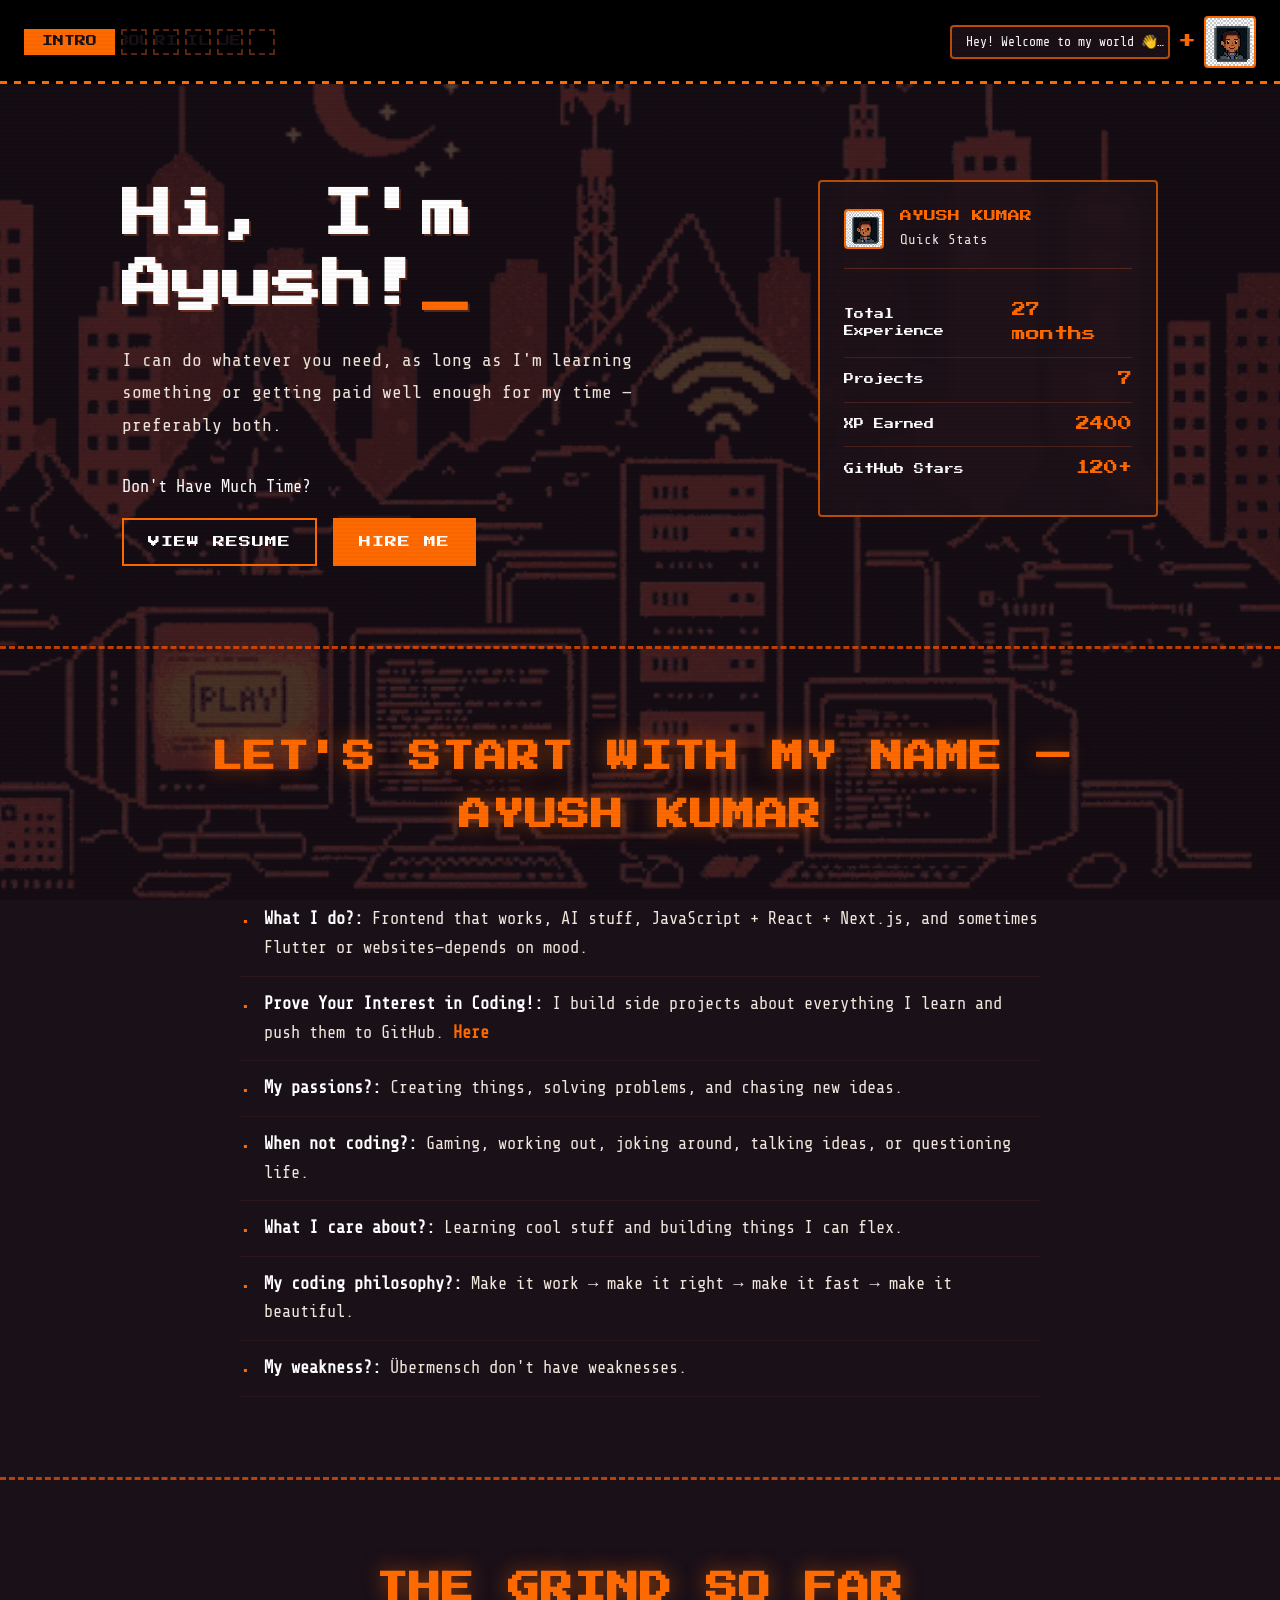
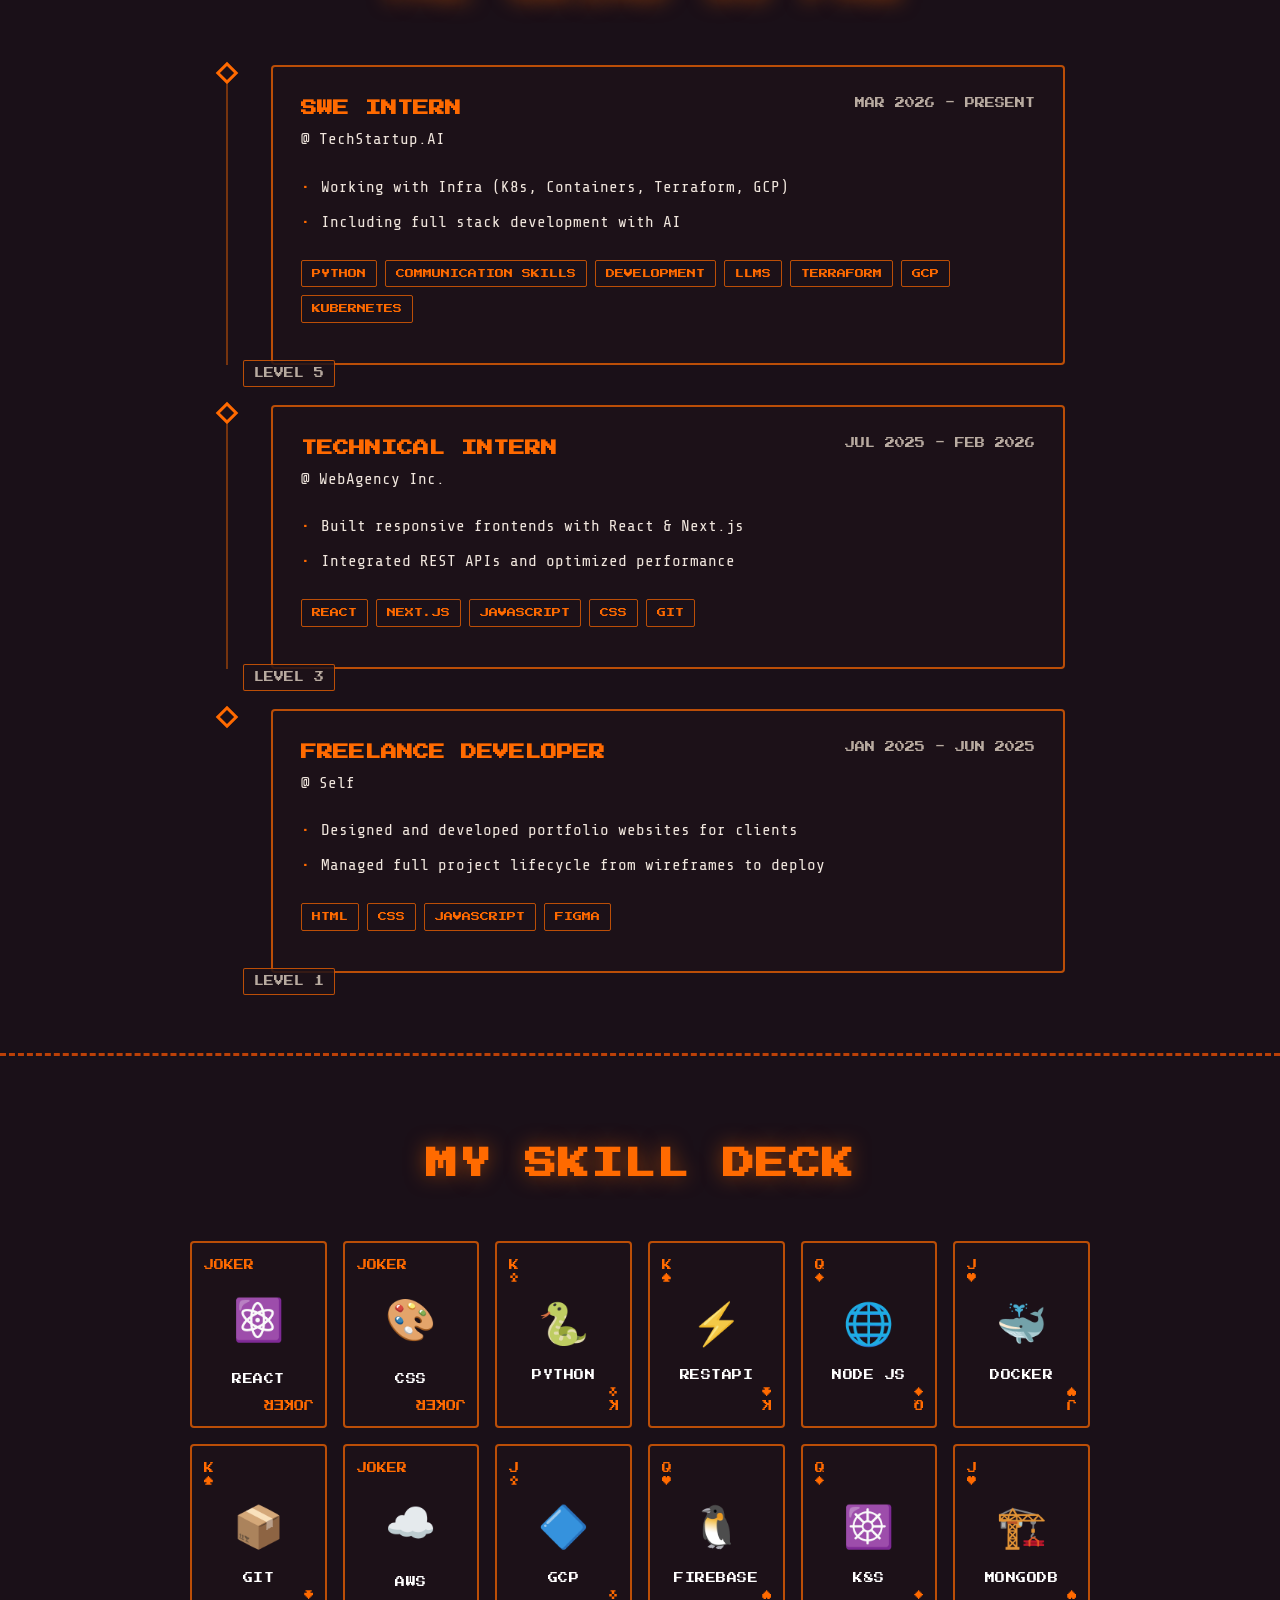
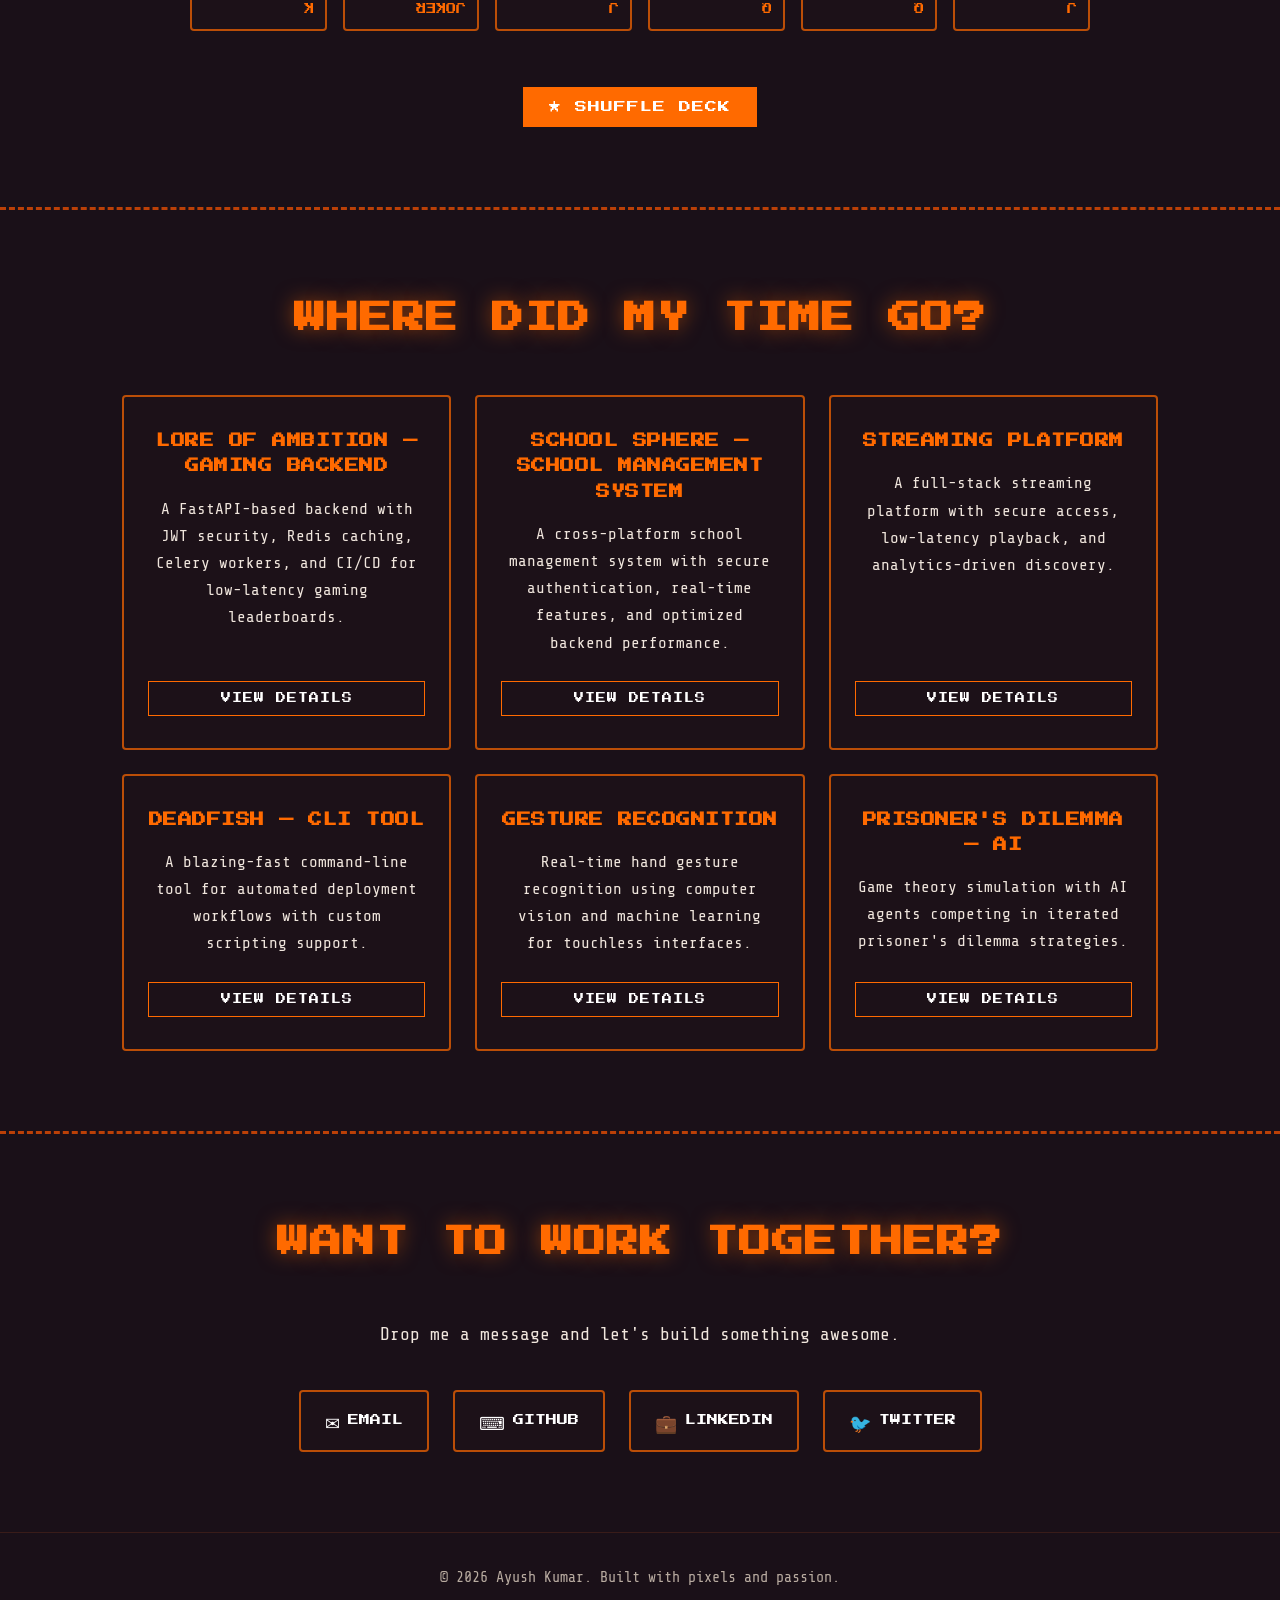
==== index.html @ 9a3ad4f2 "portforlio added" ====
<!DOCTYPE html>
<html lang="en">
<head>
    <meta charset="UTF-8">
    <meta name="viewport" content="width=device-width, initial-scale=1.0">
    <title>Ayush Kumar | Software Developer Portfolio</title>
    <meta name="description" content="Portfolio of Ayush Kumar — Frontend Developer crafting pixel-perfect digital experiences with clean code and great design.">
    <!-- Google Fonts - Pixel / Monospace -->
    <link rel="preconnect" href="https://fonts.googleapis.com">
    <link rel="preconnect" href="https://fonts.gstatic.com" crossorigin>
    <link href="https://fonts.googleapis.com/css2?family=Press+Start+2P&family=Share+Tech+Mono&display=swap" rel="stylesheet">
    <!-- Main Styles -->
    <link rel="stylesheet" href="style.css">
</head>
<body>

    <!-- ===== CITY SKYLINE BACKGROUND ===== -->
    <div class="city-skyline" aria-hidden="true"></div>

    <!-- ===== PIXEL AVATAR (Top-Right, Animated) ===== -->
    <div class="avatar-container" id="avatar-container">
        <div class="avatar-speech" id="avatar-speech">
            <span class="speech-text" id="speech-text">Welcome! Scroll down 👇</span>
        </div>
        <span class="avatar-plus">+</span>
        <img src="assets/avatar_0.png" alt="Avatar" class="avatar-sprite" id="avatar-sprite">
    </div>

    <!-- ===== NAVIGATION (Tab Style) ===== -->
    <nav class="navbar" id="navbar">
        <div class="nav-tabs">
            <a href="#intro" class="nav-tab active" data-section="intro"><span class="nav-text">INTRO</span></a>
            <a href="#about" class="nav-tab" data-section="about"><span class="nav-text">ABOUT</span></a>
            <a href="#experience" class="nav-tab" data-section="experience"><span class="nav-text">EXPERIENCE</span></a>
            <a href="#skills" class="nav-tab" data-section="skills"><span class="nav-text">SKILLS</span></a>
            <a href="#projects" class="nav-tab" data-section="projects"><span class="nav-text">PROJECTS</span></a>
            <a href="#contact" class="nav-tab" data-section="contact"><span class="nav-text">CONTACT</span></a>
        </div>
    </nav>

    <!-- ===== INTRO SECTION ===== -->
    <section id="intro" class="section section-intro">
        <div class="container intro-layout">
            <div class="intro-text">
                <h1 class="glitch-title">Hi, I'm Ayush!</h1>
                <p class="intro-desc">
                    I can do whatever you need, as long as I'm learning something
                    or getting paid well enough for my time — preferably both.
                </p>
                <p class="intro-cta-label">Don't Have Much Time?</p>
                <div class="intro-buttons">
                    <a href="#" class="btn btn-outline" id="resume-btn">VIEW RESUME</a>
                    <a href="#contact" class="btn btn-accent">HIRE ME</a>
                </div>
            </div>
            <div class="stats-card">
                <div class="stats-header">
                    <img src="assets/avatar_0.png" class="stats-avatar" alt="Stats Avatar">
                    <div>
                        <span class="stats-name">AYUSH KUMAR</span>
                        <span class="stats-subtitle">Quick Stats</span>
                    </div>
                </div>
                <div class="stats-grid">
                    <div class="stat-row">
                        <span class="stat-label">Total Experience</span>
                        <span class="stat-value">27 <small>months</small></span>
                    </div>
                    <div class="stat-row">
                        <span class="stat-label">Projects</span>
                        <span class="stat-value">7</span>
                    </div>
                    <div class="stat-row">
                        <span class="stat-label">XP Earned</span>
                        <span class="stat-value">2400</span>
                    </div>
                    <div class="stat-row">
                        <span class="stat-label">GitHub Stars</span>
                        <span class="stat-value">120+</span>
                    </div>
                </div>
            </div>
        </div>
    </section>

    <!-- ===== SECTION SEPARATOR ===== -->
    <div class="section-separator"></div>

    <!-- ===== ABOUT SECTION ===== -->
    <section id="about" class="section section-about">
        <div class="container">
            <h2 class="section-title">LET'S START WITH MY NAME — AYUSH KUMAR</h2>
            <ul class="about-list">
                <li>
                    <strong>What I do?:</strong> Frontend that works, AI stuff, JavaScript + React + Next.js, and sometimes Flutter or websites—depends on mood.
                </li>
                <li>
                    <strong>Prove Your Interest in Coding!:</strong> I build side projects about everything I learn and push them to GitHub. <a href="https://github.com" target="_blank" class="inline-link">Here</a>
                </li>
                <li>
                    <strong>My passions?:</strong> Creating things, solving problems, and chasing new ideas.
                </li>
                <li>
                    <strong>When not coding?:</strong> Gaming, working out, joking around, talking ideas, or questioning life.
                </li>
                <li>
                    <strong>What I care about?:</strong> Learning cool stuff and building things I can flex.
                </li>
                <li>
                    <strong>My coding philosophy?:</strong> Make it work → make it right → make it fast → make it beautiful.
                </li>
                <li>
                    <strong>My weakness?:</strong> Übermensch don't have weaknesses.
                </li>
            </ul>
        </div>
    </section>

    <!-- ===== SECTION SEPARATOR ===== -->
    <div class="section-separator"></div>

    <!-- ===== EXPERIENCE SECTION ===== -->
    <section id="experience" class="section section-experience">
        <div class="container">
            <h2 class="section-title">THE GRIND SO FAR</h2>
            <div class="experience-timeline">
                <!-- Experience 1 -->
                <div class="timeline-node">
                    <div class="timeline-connector">
                        <div class="connector-dot"></div>
                        <div class="connector-line"></div>
                    </div>
                    <div class="exp-card">
                        <div class="exp-header">
                            <div>
                                <h3 class="exp-role">SWE INTERN</h3>
                                <p class="exp-company">@ TechStartup.AI</p>
                            </div>
                            <span class="exp-date">MAR 2026 - PRESENT</span>
                        </div>
                        <ul class="exp-tasks">
                            <li>Working with Infra (K8s, Containers, Terraform, GCP)</li>
                            <li>Including full stack development with AI</li>
                        </ul>
                        <div class="exp-tags">
                            <span class="exp-tag">PYTHON</span>
                            <span class="exp-tag">COMMUNICATION SKILLS</span>
                            <span class="exp-tag">DEVELOPMENT</span>
                            <span class="exp-tag">LLMS</span>
                            <span class="exp-tag">TERRAFORM</span>
                            <span class="exp-tag">GCP</span>
                            <span class="exp-tag">KUBERNETES</span>
                        </div>
                        <span class="exp-level">LEVEL 5</span>
                    </div>
                </div>

                <!-- Experience 2 -->
                <div class="timeline-node">
                    <div class="timeline-connector">
                        <div class="connector-dot"></div>
                        <div class="connector-line"></div>
                    </div>
                    <div class="exp-card">
                        <div class="exp-header">
                            <div>
                                <h3 class="exp-role">TECHNICAL INTERN</h3>
                                <p class="exp-company">@ WebAgency Inc.</p>
                            </div>
                            <span class="exp-date">JUL 2025 - FEB 2026</span>
                        </div>
                        <ul class="exp-tasks">
                            <li>Built responsive frontends with React & Next.js</li>
                            <li>Integrated REST APIs and optimized performance</li>
                        </ul>
                        <div class="exp-tags">
                            <span class="exp-tag">REACT</span>
                            <span class="exp-tag">NEXT.JS</span>
                            <span class="exp-tag">JAVASCRIPT</span>
                            <span class="exp-tag">CSS</span>
                            <span class="exp-tag">GIT</span>
                        </div>
                        <span class="exp-level">LEVEL 3</span>
                    </div>
                </div>

                <!-- Experience 3 -->
                <div class="timeline-node">
                    <div class="timeline-connector">
                        <div class="connector-dot"></div>
                    </div>
                    <div class="exp-card">
                        <div class="exp-header">
                            <div>
                                <h3 class="exp-role">FREELANCE DEVELOPER</h3>
                                <p class="exp-company">@ Self</p>
                            </div>
                            <span class="exp-date">JAN 2025 - JUN 2025</span>
                        </div>
                        <ul class="exp-tasks">
                            <li>Designed and developed portfolio websites for clients</li>
                            <li>Managed full project lifecycle from wireframes to deploy</li>
                        </ul>
                        <div class="exp-tags">
                            <span class="exp-tag">HTML</span>
                            <span class="exp-tag">CSS</span>
                            <span class="exp-tag">JAVASCRIPT</span>
                            <span class="exp-tag">FIGMA</span>
                        </div>
                        <span class="exp-level">LEVEL 1</span>
                    </div>
                </div>
            </div>
        </div>
    </section>

    <!-- ===== SECTION SEPARATOR ===== -->
    <div class="section-separator"></div>

    <!-- ===== SKILLS SECTION (Card Deck) ===== -->
    <section id="skills" class="section section-skills">
        <div class="container">
            <h2 class="section-title">MY SKILL DECK</h2>
            <div class="skill-deck">
                <!-- Row 1 -->
                <div class="skill-card" data-rank="JOKER">
                    <span class="card-rank top-rank">JOKER</span>
                    <div class="card-face">⚛️</div>
                    <span class="card-name">REACT</span>
                    <span class="card-rank bottom-rank">JOKER</span>
                </div>
                <div class="skill-card" data-rank="JOKER">
                    <span class="card-rank top-rank">JOKER</span>
                    <div class="card-face">🎨</div>
                    <span class="card-name">CSS</span>
                    <span class="card-rank bottom-rank">JOKER</span>
                </div>
                <div class="skill-card" data-rank="K">
                    <span class="card-rank top-rank">K<br>♣</span>
                    <div class="card-face">🐍</div>
                    <span class="card-name">PYTHON</span>
                    <span class="card-rank bottom-rank">K<br>♣</span>
                </div>
                <div class="skill-card" data-rank="K">
                    <span class="card-rank top-rank">K<br>♠</span>
                    <div class="card-face">⚡</div>
                    <span class="card-name">RESTAPI</span>
                    <span class="card-rank bottom-rank">K<br>♠</span>
                </div>
                <div class="skill-card" data-rank="Q">
                    <span class="card-rank top-rank">Q<br>♦</span>
                    <div class="card-face">🌐</div>
                    <span class="card-name">NODE JS</span>
                    <span class="card-rank bottom-rank">Q<br>♦</span>
                </div>
                <div class="skill-card" data-rank="J">
                    <span class="card-rank top-rank">J<br>♥</span>
                    <div class="card-face">🐳</div>
                    <span class="card-name">DOCKER</span>
                    <span class="card-rank bottom-rank">J<br>♥</span>
                </div>
                <!-- Row 2 -->
                <div class="skill-card" data-rank="K">
                    <span class="card-rank top-rank">K<br>♠</span>
                    <div class="card-face">📦</div>
                    <span class="card-name">GIT</span>
                    <span class="card-rank bottom-rank">K<br>♠</span>
                </div>
                <div class="skill-card" data-rank="JOKER">
                    <span class="card-rank top-rank">JOKER</span>
                    <div class="card-face">☁️</div>
                    <span class="card-name">AWS</span>
                    <span class="card-rank bottom-rank">JOKER</span>
                </div>
                <div class="skill-card" data-rank="J">
                    <span class="card-rank top-rank">J<br>♣</span>
                    <div class="card-face">🔷</div>
                    <span class="card-name">GCP</span>
                    <span class="card-rank bottom-rank">J<br>♣</span>
                </div>
                <div class="skill-card" data-rank="Q">
                    <span class="card-rank top-rank">Q<br>♥</span>
                    <div class="card-face">🐧</div>
                    <span class="card-name">FIREBASE</span>
                    <span class="card-rank bottom-rank">Q<br>♥</span>
                </div>
                <div class="skill-card" data-rank="Q">
                    <span class="card-rank top-rank">Q<br>♦</span>
                    <div class="card-face">☸️</div>
                    <span class="card-name">K8S</span>
                    <span class="card-rank bottom-rank">Q<br>♦</span>
                </div>
                <div class="skill-card" data-rank="J">
                    <span class="card-rank top-rank">J<br>♥</span>
                    <div class="card-face">🏗️</div>
                    <span class="card-name">MONGODB</span>
                    <span class="card-rank bottom-rank">J<br>♥</span>
                </div>
            </div>
            
            <div style="text-align: center; margin-top: 3.5rem;">
                <button class="btn btn-accent shuffle-btn" id="shuffle-btn">★ SHUFFLE DECK</button>
            </div>
        </div>
    </section>

    <!-- ===== SECTION SEPARATOR ===== -->
    <div class="section-separator"></div>

    <!-- ===== PROJECTS SECTION ===== -->
    <section id="projects" class="section section-projects">
        <div class="container">
            <h2 class="section-title">WHERE DID MY TIME GO?</h2>
            <div class="projects-grid">
                <!-- Project 1 -->
                <article class="project-card" id="project-1">
                    <h3 class="project-name">LORE OF AMBITION — GAMING BACKEND</h3>
                    <p class="project-desc">A FastAPI-based backend with JWT security, Redis caching, Celery workers, and CI/CD for low-latency gaming leaderboards.</p>
                    <a href="#" class="btn btn-sm">VIEW DETAILS</a>
                </article>
                <!-- Project 2 -->
                <article class="project-card" id="project-2">
                    <h3 class="project-name">SCHOOL SPHERE — SCHOOL MANAGEMENT SYSTEM</h3>
                    <p class="project-desc">A cross-platform school management system with secure authentication, real-time features, and optimized backend performance.</p>
                    <a href="#" class="btn btn-sm">VIEW DETAILS</a>
                </article>
                <!-- Project 3 -->
                <article class="project-card" id="project-3">
                    <h3 class="project-name">STREAMING PLATFORM</h3>
                    <p class="project-desc">A full-stack streaming platform with secure access, low-latency playback, and analytics-driven discovery.</p>
                    <a href="#" class="btn btn-sm">VIEW DETAILS</a>
                </article>
                <!-- Project 4 -->
                <article class="project-card" id="project-4">
                    <h3 class="project-name">DEADFISH — CLI TOOL</h3>
                    <p class="project-desc">A blazing-fast command-line tool for automated deployment workflows with custom scripting support.</p>
                    <a href="#" class="btn btn-sm">VIEW DETAILS</a>
                </article>
                <!-- Project 5 -->
                <article class="project-card" id="project-5">
                    <h3 class="project-name">GESTURE RECOGNITION</h3>
                    <p class="project-desc">Real-time hand gesture recognition using computer vision and machine learning for touchless interfaces.</p>
                    <a href="#" class="btn btn-sm">VIEW DETAILS</a>
                </article>
                <!-- Project 6 -->
                <article class="project-card" id="project-6">
                    <h3 class="project-name">PRISONER'S DILEMMA — AI</h3>
                    <p class="project-desc">Game theory simulation with AI agents competing in iterated prisoner's dilemma strategies.</p>
                    <a href="#" class="btn btn-sm">VIEW DETAILS</a>
                </article>
            </div>
        </div>
    </section>

    <!-- ===== SECTION SEPARATOR ===== -->
    <div class="section-separator"></div>

    <!-- ===== CONTACT / FOOTER SECTION ===== -->
    <section id="contact" class="section section-contact">
        <div class="container">
            <h2 class="section-title">WANT TO WORK TOGETHER?</h2>
            <p class="contact-text">Drop me a message and let's build something awesome.</p>
            <div class="contact-links">
                <a href="mailto:ayush@example.com"  class="contact-link" id="contact-email">
                    <span class="contact-icon">✉</span> EMAIL
                </a>
                <a href="https://github.com/ayushkumar107" target="_blank" class="contact-link" id="contact-github">
                    <span class="contact-icon">⌨</span> GITHUB
                </a>
                <a href="https://www.linkedin.com/in/ayush-kumar-9a161628b/" target="_blank" class="contact-link" id="contact-linkedin">
                    <span class="contact-icon">💼</span> LINKEDIN
                </a>
                <a href="https://twitter.com" target="_blank" class="contact-link" id="contact-twitter">
                    <span class="contact-icon">🐦</span> TWITTER
                </a>
            </div>
        </div>
    </section>

    <footer>
        <div class="container">
            <p>&copy; 2026 Ayush Kumar. Built with pixels and passion.</p>
        </div>
    </footer>

    <!-- Main JS -->
    <script src="script.js"></script>
</body>
</html>
---- style.css ----
/* ============================================
   RETRO PIXEL PORTFOLIO — STYLE.CSS
   Inspired by anubhavchoubey.com
   ============================================ */

/* === FONTS === */
@import url('https://fonts.googleapis.com/css2?family=Press+Start+2P&family=Share+Tech+Mono&display=swap');

/* === CSS VARIABLES === */
:root {
    --bg-dark: #1a1018;
    --bg-darker: #120b10;
    --bg-card: rgba(30, 18, 25, 0.85);
    --accent: #ff6a00;
    --accent-glow: rgba(255, 106, 0, 0.5);
    --accent-light: #ff914d;
    --text-primary: #ffffff;
    --text-secondary: #f0e6dd;
    --text-muted: #b8aba0;
    --border-color: #ff6a00;
    --border-dashed: #ff5500;
    --card-border: rgba(255, 106, 0, 0.7);
    --font-pixel: 'Press Start 2P', monospace;
    --font-mono: 'Share Tech Mono', monospace;
    --radius: 4px;
    --transition: all 0.3s ease;
}

/* === RESET === */
*, *::before, *::after {
    margin: 0;
    padding: 0;
    box-sizing: border-box;
}

html {
    scroll-behavior: smooth;
    scroll-padding-top: 120px;
}

body {
    font-family: var(--font-mono);
    background-color: var(--bg-dark);
    padding-top: 100px;
    background-image: linear-gradient(rgba(26, 16, 24, 0.8), rgba(26, 16, 24, 0.8)), url('assets/BG-B06Mad80.gif');
    background-size: cover;
    background-position: center;
    background-attachment: fixed;
    color: var(--text-primary);
    line-height: 1.7;
    overflow-x: hidden;
    position: relative;
    min-height: 100vh;
}

/* === CITY SKYLINE BACKGROUND === */


/* === PIXEL AVATAR (Top-Right Corner) === */
.avatar-container {
    position: fixed;
    top: 16px;
    right: 24px;
    z-index: 200;
    display: flex;
    align-items: center;
    gap: 8px;
}

.avatar-speech {
    font-family: var(--font-mono);
    color: var(--text-primary);
    font-size: 13px;
    background: var(--bg-card);
    border: 2px solid var(--card-border);
    border-radius: var(--radius);
    padding: 6px 14px;
    cursor: default;
    transition: var(--transition);
    position: relative;
    max-width: 220px;
    line-height: 1.4;
    white-space: nowrap;
    overflow: hidden;
    text-overflow: ellipsis;
}

/* Speech bubble arrow pointing right toward avatar */
.avatar-speech::after {
    content: '';
    position: absolute;
    right: -8px;
    top: 50%;
    transform: translateY(-50%);
    width: 0;
    height: 0;
    border-top: 6px solid transparent;
    border-bottom: 6px solid transparent;
    border-left: 8px solid var(--card-border);
}

.avatar-speech:hover {
    border-color: var(--accent-light);
    color: var(--accent-light);
}

.speech-text {
    display: inline-block;
}

/* Pop-in animation when speech text changes */
.speech-pop {
    animation: speech-pop-in 0.4s ease;
}

@keyframes speech-pop-in {
    0% { transform: scale(0.8); opacity: 0.3; }
    50% { transform: scale(1.05); }
    100% { transform: scale(1); opacity: 1; }
}

.avatar-plus {
    color: var(--accent);
    font-family: var(--font-pixel);
    font-size: 18px;
    cursor: pointer;
    transition: var(--transition);
}

.avatar-plus:hover {
    transform: rotate(90deg);
    color: var(--accent-light);
}

.avatar-sprite {
    width: 52px;
    height: 52px;
    border-radius: var(--radius);
    border: 2px solid var(--accent);
    overflow: hidden;
    image-rendering: pixelated;
    object-fit: cover;
    cursor: pointer;
    transition: border-color 0.3s ease, transform 0.3s ease;
    display: block;
}

.avatar-sprite:hover {
    border-color: var(--accent-light);
    box-shadow: 0 0 12px var(--accent-glow);
}

/* === NAVIGATION (Tab Style) === */
.navbar {
    position: fixed;
    top: 0;
    left: 0;
    width: 100%;
    height: 84px;
    z-index: 150;
    display: flex;
    align-items: center;
    padding: 0 24px;
    background-color: #000000;
}

/* Infinitely running dotted orange border at the bottom */
.navbar::after {
    content: '';
    position: absolute;
    bottom: 0;
    left: 0;
    width: 100%;
    height: 3px;
    background-image: linear-gradient(to right, var(--accent) 50%, transparent 50%);
    background-size: 14px 3px;
    background-repeat: repeat-x;
    animation: border-run 0.5s linear infinite;
}

@keyframes border-run {
    from { background-position-x: 0; }
    to { background-position-x: 14px; }
}

.nav-tabs {
    display: flex;
    gap: 6px;
    align-items: center;
}

.nav-tab {
    text-decoration: none;
    display: flex;
    align-items: center;
    justify-content: center;
    
    /* Inactive State: Small square */
    height: 26px;
    min-width: 26px;
    max-width: 26px;
    padding: 0;
    
    background: transparent;
    border: 2px dashed rgba(232, 93, 38, 0.4);
    transition: all 0.35s cubic-bezier(0.4, 0, 0.2, 1);
    overflow: hidden;
}

.nav-text {
    font-family: var(--font-pixel);
    font-size: 11px;
    color: var(--bg-dark);
    white-space: nowrap;
    opacity: 0;
    transition: opacity 0.2s ease;
}

.nav-tab:hover,
.nav-tab.active {
    max-width: 150px; /* Generous width to allow text and padding expansion */
    padding: 0 16px;
    background: var(--accent);
    border: 2px solid var(--accent);
}

.nav-tab:hover .nav-text,
.nav-tab.active .nav-text {
    opacity: 1;
    transition-delay: 0.1s; /* Fades in after expanding slightly */
}

/* === SECTION SEPARATOR (Dashed Border) === */
.section-separator {
    width: 100%;
    border: none;
    border-top: 3px dashed var(--border-dashed);
    position: relative;
    z-index: 1;
    opacity: 0.7;
}

/* === GENERAL LAYOUT === */
.container {
    max-width: 1100px;
    margin: 0 auto;
    padding: 0 2rem;
    position: relative;
    z-index: 1;
}

.section {
    padding: 5rem 0;
    position: relative;
    z-index: 1;
}

/* === SECTION TITLES === */
.section-title {
    font-family: var(--font-pixel);
    font-size: clamp(18px, 3vw, 32px);
    color: var(--accent);
    text-align: center;
    margin-bottom: 3rem;
    letter-spacing: 1px;
    line-height: 1.8;
    text-shadow: 0 0 20px var(--accent-glow);
}

/* =====================
   INTRO SECTION
   ===================== */
.intro-layout {
    display: flex;
    justify-content: space-between;
    align-items: flex-start;
    gap: 3rem;
    flex-wrap: wrap;
}

.intro-text {
    flex: 1;
    min-width: 300px;
}

.glitch-title {
    font-family: var(--font-pixel);
    font-size: clamp(27px, 5vw, 50px);
    color: var(--text-primary);
    margin-bottom: 1.5rem;
    line-height: 1.4;
    text-shadow: 2px 2px 0 rgba(232, 93, 38, 0.3);
}

.intro-desc {
    font-family: var(--font-mono);
    font-size: 18px;
    color: var(--text-secondary);
    margin-bottom: 2rem;
    max-width: 560px;
    line-height: 1.8;
}

.intro-cta-label {
    font-family: var(--font-mono);
    font-size: 17px;
    color: var(--text-primary);
    margin-bottom: 1rem;
}

.intro-buttons {
    display: flex;
    gap: 1rem;
    flex-wrap: wrap;
}

/* === BUTTONS === */
.btn {
    font-family: var(--font-pixel);
    font-size: 12px;
    padding: 12px 24px;
    text-decoration: none;
    display: inline-flex;
    align-items: center;
    justify-content: center;
    cursor: pointer;
    transition: var(--transition);
    letter-spacing: 1px;
    border: 2px solid var(--accent);
    position: relative;
    overflow: hidden;
}

.btn::before {
    content: '';
    position: absolute;
    top: 0;
    left: -100%;
    width: 100%;
    height: 100%;
    background: linear-gradient(90deg, transparent, rgba(232, 93, 38, 0.15), transparent);
    transition: left 0.5s ease;
}

.btn:hover::before {
    left: 100%;
}

.btn-outline {
    background: transparent;
    color: var(--text-primary);
}

.btn-outline:hover {
    background: rgba(232, 93, 38, 0.15);
    color: var(--accent-light);
    box-shadow: 0 0 15px var(--accent-glow);
}

.btn-accent {
    background: var(--accent);
    color: #fff;
    border-color: var(--accent);
}

.btn-accent:hover {
    background: var(--accent-light);
    border-color: var(--accent-light);
    box-shadow: 0 0 15px var(--accent-glow);
    transform: translateY(-2px);
}

.btn-sm {
    font-family: var(--font-pixel);
    font-size: 10px;
    padding: 8px 16px;
    background: transparent;
    color: var(--text-primary);
    border: 1px solid var(--accent);
    text-decoration: none;
    cursor: pointer;
    transition: var(--transition);
    letter-spacing: 1px;
}

.btn-sm:hover {
    background: var(--accent);
    color: #fff;
    box-shadow: 0 0 10px var(--accent-glow);
}

/* === STATS CARD === */
.stats-card {
    background: var(--bg-card);
    border: 2px solid var(--card-border);
    border-radius: var(--radius);
    padding: 1.5rem;
    min-width: 280px;
    max-width: 340px;
    backdrop-filter: blur(10px);
}

.stats-header {
    display: flex;
    align-items: center;
    gap: 1rem;
    margin-bottom: 1.25rem;
    padding-bottom: 1rem;
    border-bottom: 1px solid rgba(232, 93, 38, 0.3);
}

.stats-avatar {
    width: 40px;
    height: 40px;
    border-radius: var(--radius);
    border: 2px solid var(--accent);
    object-fit: cover;
    image-rendering: pixelated;
}

.stats-name {
    display: block;
    font-family: var(--font-pixel);
    font-size: 12px;
    color: var(--accent);
    margin-bottom: 2px;
}

.stats-subtitle {
    display: block;
    font-family: var(--font-mono);
    font-size: 14px;
    color: var(--text-secondary);
}

.stats-grid {
    display: flex;
    flex-direction: column;
    gap: 0;
}

.stat-row {
    display: flex;
    justify-content: space-between;
    align-items: center;
    padding: 10px 0;
    border-bottom: 1px solid rgba(232, 93, 38, 0.2);
    gap: 1rem;
}

.stat-row:last-child {
    border-bottom: none;
}

.stat-label {
    font-family: var(--font-pixel);
    font-size: 10px;
    color: var(--text-primary);
}

.stat-value {
    font-family: var(--font-pixel);
    font-size: 14px;
    color: var(--accent);
}

.stat-value small {
    font-size: 10px;
    color: var(--accent);
}

/* =====================
   ABOUT SECTION
   ===================== */
.about-list {
    list-style: none;
    max-width: 800px;
    margin: 0 auto;
}

.about-list li {
    font-family: var(--font-mono);
    font-size: 17px;
    color: var(--text-secondary);
    padding: 0.8rem 0;
    padding-left: 1.5rem;
    position: relative;
    line-height: 1.7;
    border-bottom: 1px solid rgba(232, 93, 38, 0.08);
    transition: var(--transition);
}

.about-list li:hover {
    color: var(--text-primary);
    background: rgba(232, 93, 38, 0.03);
    padding-left: 2rem;
}

.about-list li::before {
    content: '•';
    position: absolute;
    left: 0;
    color: var(--accent);
    font-size: 20px;
}

.about-list li strong {
    color: var(--text-primary);
    font-weight: 700;
}

.inline-link {
    color: var(--accent);
    text-decoration: none;
    font-weight: 700;
    transition: var(--transition);
}

.inline-link:hover {
    color: var(--accent-light);
    text-shadow: 0 0 8px var(--accent-glow);
}

/* =====================
   EXPERIENCE SECTION
   ===================== */
.experience-timeline {
    display: flex;
    flex-direction: column;
    gap: 2.5rem;
    max-width: 850px;
    margin: 0 auto;
}

.timeline-node {
    display: flex;
    gap: 2rem;
    align-items: stretch;
}

.timeline-connector {
    display: flex;
    flex-direction: column;
    align-items: center;
    width: 24px;
    flex-shrink: 0;
}

.connector-dot {
    width: 16px;
    height: 16px;
    border: 3px solid var(--accent);
    background: var(--bg-dark);
    transform: rotate(45deg);
    flex-shrink: 0;
    position: relative;
    z-index: 2;
    transition: var(--transition);
}

.timeline-node:hover .connector-dot {
    background: var(--accent);
    box-shadow: 0 0 10px var(--accent-glow);
}

.connector-line {
    width: 2px;
    flex-grow: 1;
    background: var(--accent);
    opacity: 0.4;
    margin-top: -2px;
}

.exp-card {
    flex: 1;
    background: var(--bg-card);
    border: 2px solid var(--card-border);
    border-radius: var(--radius);
    padding: 1.75rem;
    backdrop-filter: blur(10px);
    transition: var(--transition);
    position: relative;
}

.exp-card:hover {
    border-color: var(--accent-light);
    box-shadow: 0 0 20px var(--accent-glow);
    transform: translateX(4px);
}

.exp-header {
    display: flex;
    justify-content: space-between;
    align-items: flex-start;
    gap: 1rem;
    margin-bottom: 1rem;
    flex-wrap: wrap;
}

.exp-role {
    font-family: var(--font-pixel);
    font-size: 16px;
    color: var(--accent);
    margin-bottom: 4px;
}

.exp-company {
    font-family: var(--font-mono);
    font-size: 16px;
    color: var(--text-secondary);
}

.exp-date {
    font-family: var(--font-pixel);
    font-size: 10px;
    color: var(--text-muted);
    white-space: nowrap;
}

.exp-tasks {
    list-style: none;
    margin-bottom: 1.25rem;
}

.exp-tasks li {
    font-family: var(--font-mono);
    font-size: 16px;
    color: var(--text-secondary);
    padding: 4px 0;
    padding-left: 1.25rem;
    position: relative;
}

.exp-tasks li::before {
    content: '•';
    position: absolute;
    left: 0;
    color: var(--accent);
}

.exp-tags {
    display: flex;
    flex-wrap: wrap;
    gap: 8px;
    margin-bottom: 0.75rem;
}

.exp-tag {
    font-family: var(--font-pixel);
    font-size: 9px;
    color: var(--accent);
    border: 1px solid var(--card-border);
    padding: 5px 10px;
    border-radius: 2px;
    transition: var(--transition);
}

.exp-tag:hover {
    background: var(--accent);
    color: #fff;
    border-color: var(--accent);
}

.exp-level {
    font-family: var(--font-pixel);
    font-size: 10px;
    color: var(--text-muted);
    position: absolute;
    bottom: -24px;
    left: -30px;
    background: var(--bg-card);
    border: 1px solid var(--card-border);
    padding: 4px 10px;
    border-radius: 2px;
}

/* =====================
   SKILLS SECTION (Card Deck)
   ===================== */
.skill-deck {
    display: grid;
    grid-template-columns: repeat(6, 1fr);
    gap: 1rem;
    max-width: 900px;
    margin: 0 auto;
}

.skill-card {
    background: var(--bg-card);
    border: 2px solid var(--card-border);
    border-radius: var(--radius);
    padding: 1rem 0.75rem;
    display: flex;
    flex-direction: column;
    align-items: center;
    justify-content: space-between;
    min-height: 160px;
    position: relative;
    cursor: pointer;
    transition: var(--transition);
    backdrop-filter: blur(8px);
    overflow: hidden;
}

.skill-card::before {
    content: '';
    position: absolute;
    top: 0;
    left: 0;
    width: 100%;
    height: 100%;
    background: radial-gradient(circle at center, rgba(232, 93, 38, 0.06) 0%, transparent 70%);
    opacity: 0;
    transition: opacity 0.3s ease;
}

.skill-card:hover::before {
    opacity: 1;
}

.skill-card:hover {
    border-color: var(--accent-light);
    transform: translateY(-6px) scale(1.03);
    box-shadow: 0 8px 25px var(--accent-glow), 0 0 0 1px var(--accent);
}

.card-rank {
    font-family: var(--font-pixel);
    font-size: 10px;
    color: var(--accent);
    line-height: 1.3;
    text-align: center;
}

.top-rank {
    align-self: flex-start;
}

.bottom-rank {
    align-self: flex-end;
    transform: rotate(180deg);
}

.card-face {
    font-size: 41px;
    margin: 6px 0;
    filter: grayscale(0.2);
    transition: var(--transition);
}

.skill-card:hover .card-face {
    filter: grayscale(0);
    transform: scale(1.15);
}

.card-name {
    font-family: var(--font-pixel);
    font-size: 10px;
    color: var(--text-primary);
    text-align: center;
    letter-spacing: 0.5px;
}

/* =====================
   PROJECTS SECTION
   ===================== */
.projects-grid {
    display: grid;
    grid-template-columns: repeat(3, 1fr);
    gap: 1.5rem;
}

.project-card {
    background: var(--bg-card);
    border: 2px solid var(--card-border);
    border-radius: var(--radius);
    padding: 2rem 1.5rem;
    text-align: center;
    display: flex;
    flex-direction: column;
    justify-content: space-between;
    min-height: 240px;
    backdrop-filter: blur(8px);
    transition: var(--transition);
    position: relative;
    overflow: hidden;
}

.project-card::after {
    content: '';
    position: absolute;
    bottom: 0;
    left: 0;
    width: 100%;
    height: 3px;
    background: linear-gradient(90deg, transparent, var(--accent), transparent);
    opacity: 0;
    transition: opacity 0.3s ease;
}

.project-card:hover::after {
    opacity: 1;
}

.project-card:hover {
    border-color: var(--accent-light);
    transform: translateY(-4px);
    box-shadow: 0 8px 25px var(--accent-glow);
}

.project-name {
    font-family: var(--font-pixel);
    font-size: 14px;
    color: var(--accent);
    margin-bottom: 1rem;
    line-height: 1.8;
    letter-spacing: 0.5px;
}

.project-desc {
    font-family: var(--font-mono);
    font-size: 16px;
    color: var(--text-secondary);
    margin-bottom: 1.5rem;
    line-height: 1.7;
    flex-grow: 1;
}

/* =====================
   CONTACT SECTION
   ===================== */
.section-contact {
    text-align: center;
}

.contact-text {
    font-family: var(--font-mono);
    font-size: 18px;
    color: var(--text-secondary);
    margin-bottom: 2.5rem;
}

.contact-links {
    display: flex;
    justify-content: center;
    gap: 1.5rem;
    flex-wrap: wrap;
}

.contact-link {
    font-family: var(--font-pixel);
    font-size: 11px;
    color: var(--text-primary);
    text-decoration: none;
    border: 2px solid var(--card-border);
    padding: 14px 24px;
    border-radius: var(--radius);
    transition: var(--transition);
    display: flex;
    align-items: center;
    gap: 8px;
    background: var(--bg-card);
    backdrop-filter: blur(8px);
}

.contact-link:hover {
    border-color: var(--accent-light);
    background: rgba(232, 93, 38, 0.15);
    color: var(--accent-light);
    box-shadow: 0 0 15px var(--accent-glow);
    transform: translateY(-3px);
}

.contact-icon {
    font-size: 18px;
}

/* === FOOTER === */
footer {
    text-align: center;
    padding: 2rem 0;
    color: var(--text-muted);
    font-family: var(--font-mono);
    font-size: 15px;
    border-top: 1px solid rgba(232, 93, 38, 0.15);
    position: relative;
    z-index: 1;
}

/* =====================
   SCROLL ANIMATIONS
   ===================== */
.section {
    opacity: 0;
    transform: translateY(30px);
    transition: opacity 0.6s ease, transform 0.6s ease;
}

.section.visible {
    opacity: 1;
    transform: translateY(0);
}

/* =====================
   SCANLINE OVERLAY (CRT Effect)
   ===================== */
body::after {
    content: '';
    position: fixed;
    top: 0;
    left: 0;
    width: 100%;
    height: 100%;
    background: repeating-linear-gradient(
        0deg,
        transparent,
        transparent 2px,
        rgba(0, 0, 0, 0.03) 2px,
        rgba(0, 0, 0, 0.03) 4px
    );
    pointer-events: none;
    z-index: 1000;
}

/* =====================
   CURSOR BLINK for title
   ===================== */
.cursor-blink::after {
    content: '_';
    animation: blink-cursor 1s steps(1) infinite;
    color: var(--accent);
}

@keyframes blink-cursor {
    0%, 50% { opacity: 1; }
    51%, 100% { opacity: 0; }
}

/* =====================
   RESPONSIVE DESIGN
   ===================== */
@media (max-width: 1024px) {
    .skill-deck {
        grid-template-columns: repeat(4, 1fr);
    }
    .projects-grid {
        grid-template-columns: repeat(2, 1fr);
    }
}

@media (max-width: 768px) {
    .navbar {
        top: auto;
        bottom: 0;
        left: 0;
        right: 0;
        background: var(--bg-darker);
        border-top: 2px solid var(--card-border);
        padding: 10px 0;
        justify-content: center;
        height: auto;
    }

    .nav-tabs {
        width: 100%;
        justify-content: flex-start;
        overflow-x: auto;
        -webkit-overflow-scrolling: touch;
        padding: 0 15px;
        gap: 12px;
    }

    .nav-tabs::before,
    .nav-tabs::after {
        display: none;
    }

    .nav-tab {
        height: 36px;
        min-width: 36px;
        max-width: 36px;
    }

    .nav-tab:hover,
    .nav-tab.active {
        max-width: 140px;
        padding: 0 12px;
    }
    
    .nav-tab .nav-text {
        font-size: 10px;
    }

    .avatar-container {
        top: 0;
        left: 0;
        right: 0;
        width: 100%;
        background: #000000;
        padding: 10px 15px;
        border-radius: 0;
        border: none;
        border-bottom: 2px solid var(--card-border);
        justify-content: flex-end;
    }

    .avatar-speech {
        font-size: 10px;
        padding: 4px 8px;
        max-width: 160px;
    }

    .avatar-plus {
        display: none;
    }

    .intro-layout {
        flex-direction: column;
        align-items: center;
        text-align: center;
        gap: 2.5rem;
    }

    .intro-desc {
        margin-left: auto;
        margin-right: auto;
        max-width: 100%;
    }

    .intro-buttons {
        justify-content: center;
    }

    .stats-card {
        max-width: 100%;
        min-width: unset;
        width: 100%;
        text-align: left;
    }

    .glitch-title {
        font-size: clamp(24px, 6vw, 36px);
    }

    .section-title {
        font-size: clamp(16px, 4vw, 24px);
    }

    .skill-deck {
        grid-template-columns: repeat(3, 1fr);
    }

    .projects-grid {
        grid-template-columns: 1fr;
    }

    .experience-timeline {
        gap: 2rem;
    }

    .timeline-node {
        flex-direction: column;
        gap: 1rem;
    }

    .timeline-connector {
        display: none;
    }

    .exp-card {
        padding: 1.5rem;
    }

    .exp-header {
        flex-direction: column;
        align-items: flex-start;
        gap: 0.5rem;
    }

    .exp-level {
        position: static;
        display: inline-block;
        margin-top: 0.75rem;
    }

    .section {
        padding: 4rem 0;
    }

    .container {
        padding: 0 1.5rem;
    }

    html {
        scroll-padding-top: 20px;
    }

    /* Add bottom padding for mobile nav */
    body {
        padding-bottom: 80px;
    }
}

@media (max-width: 480px) {
    .skill-deck {
        grid-template-columns: repeat(2, 1fr);
        gap: 0.75rem;
    }

    .contact-links {
        flex-direction: column;
        align-items: center;
    }

    .contact-link {
        width: 100%;
        max-width: 260px;
        justify-content: center;
    }

    .glitch-title {
        font-size: clamp(20px, 6vw, 28px);
    }

    .stats-card {
        padding: 1.25rem;
    }
}

/* =====================
   CUSTOM SCROLLBAR
   ===================== */
::-webkit-scrollbar {
    width: 8px;
}

::-webkit-scrollbar-track {
    background: var(--bg-darker);
}

::-webkit-scrollbar-thumb {
    background: var(--accent);
    border-radius: 4px;
}

::-webkit-scrollbar-thumb:hover {
    background: var(--accent-light);
}

/* =====================
   SELECTION HIGHLIGHT
   ===================== */
::selection {
    background: var(--accent);
    color: #fff;
}

::-moz-selection {
    background: var(--accent);
    color: #fff;
}

/* === SHUFFLE VIBRATION === */
@keyframes vibrate {
    0%   { transform: translate(0, 0) rotate(0deg); }
    20%  { transform: translate(-2px, 2px) rotate(-1deg); }
    40%  { transform: translate(-2px, -2px) rotate(1deg); }
    60%  { transform: translate(2px, 2px) rotate(0deg); }
    80%  { transform: translate(2px, -2px) rotate(1deg); }
    100% { transform: translate(0, 0) rotate(-1deg); }
}

.skill-card.vibrating {
    animation: vibrate 0.1s linear infinite !important;
    border-color: var(--accent) !important;
    box-shadow: 0 0 15px var(--accent-glow) !important;
}
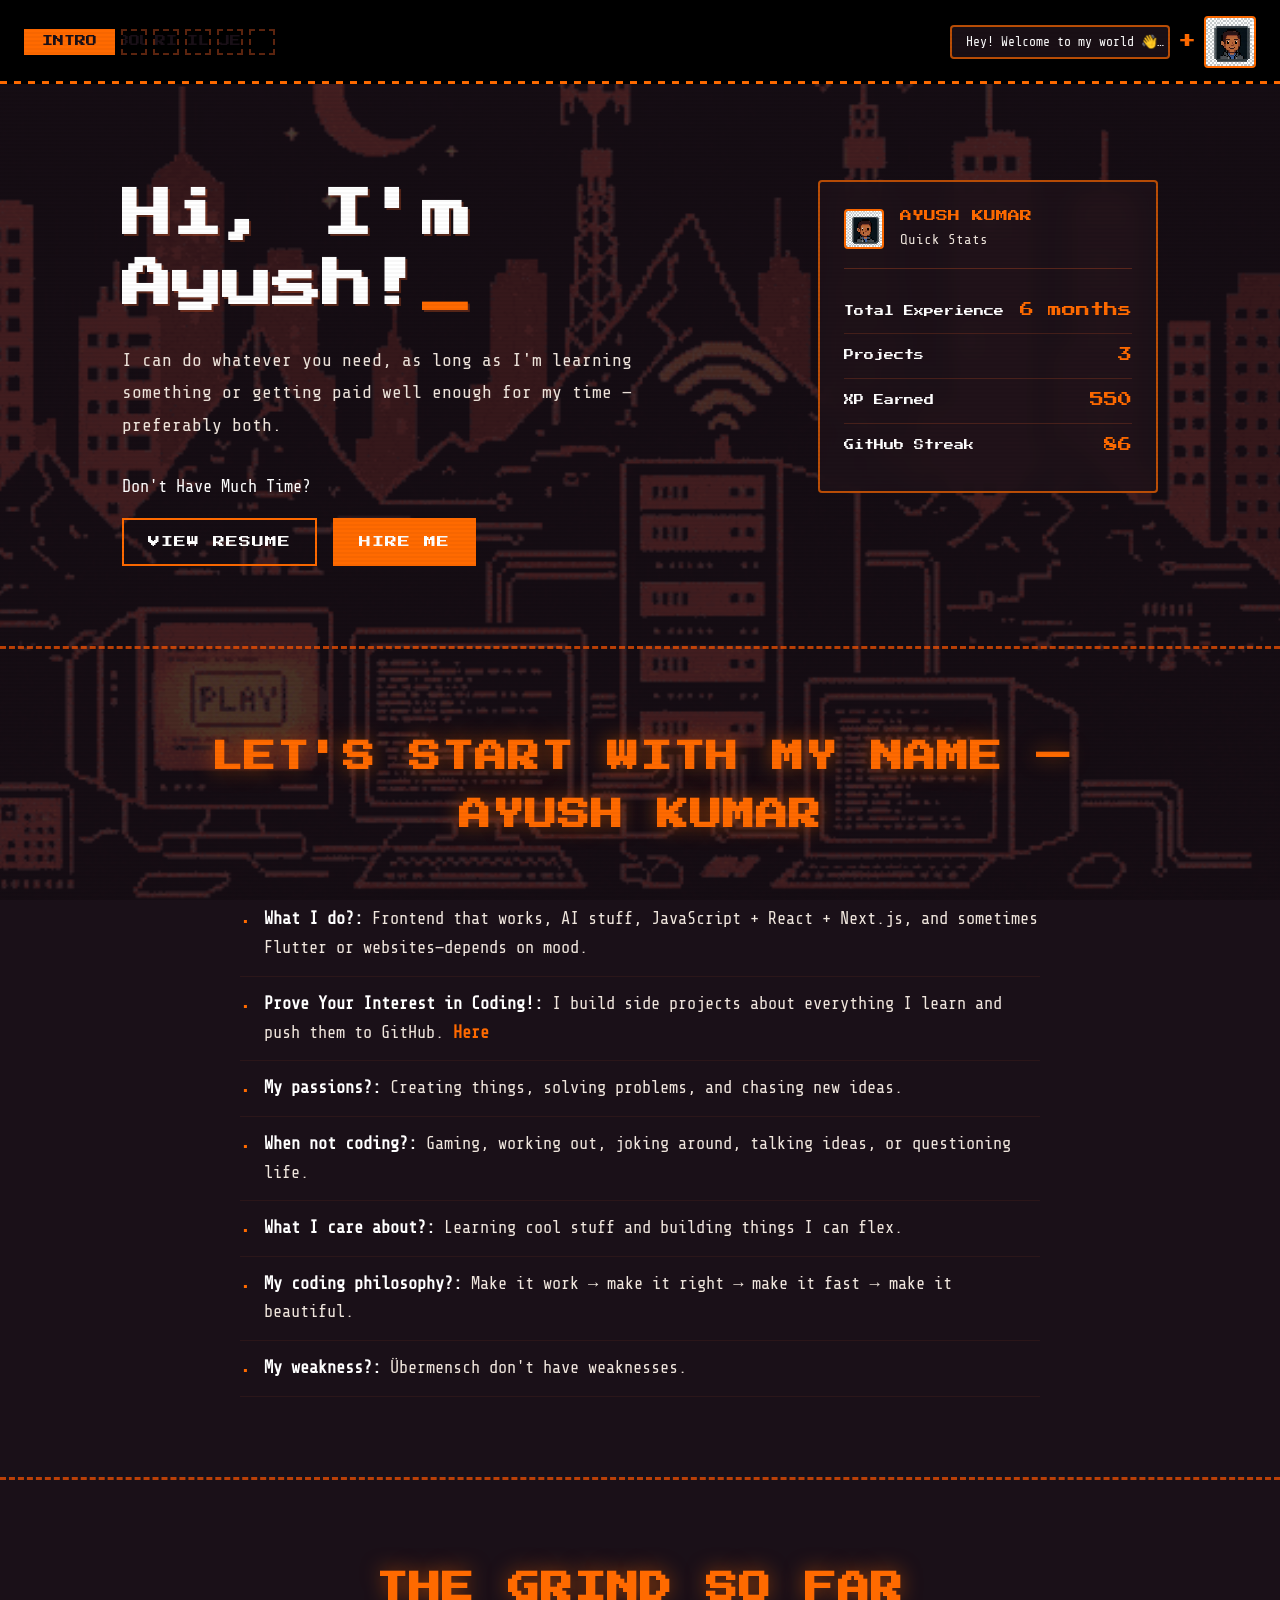
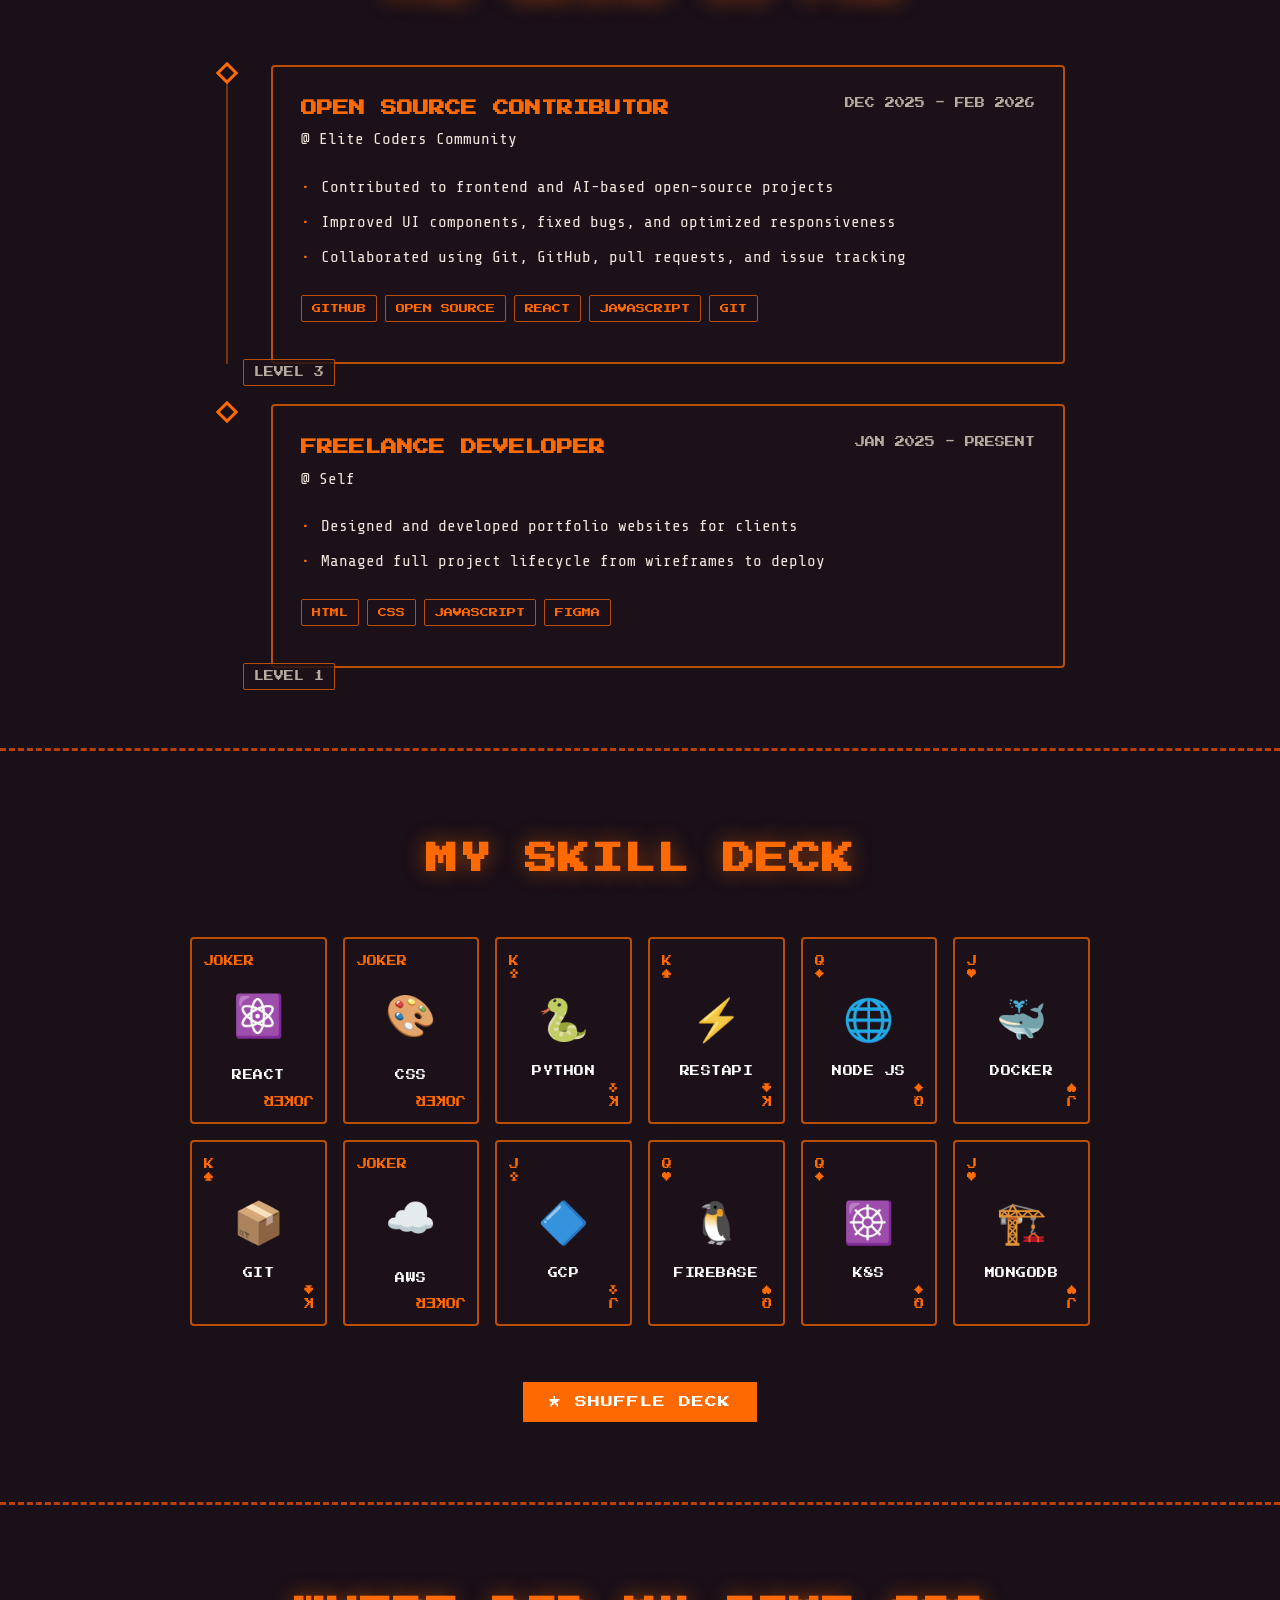
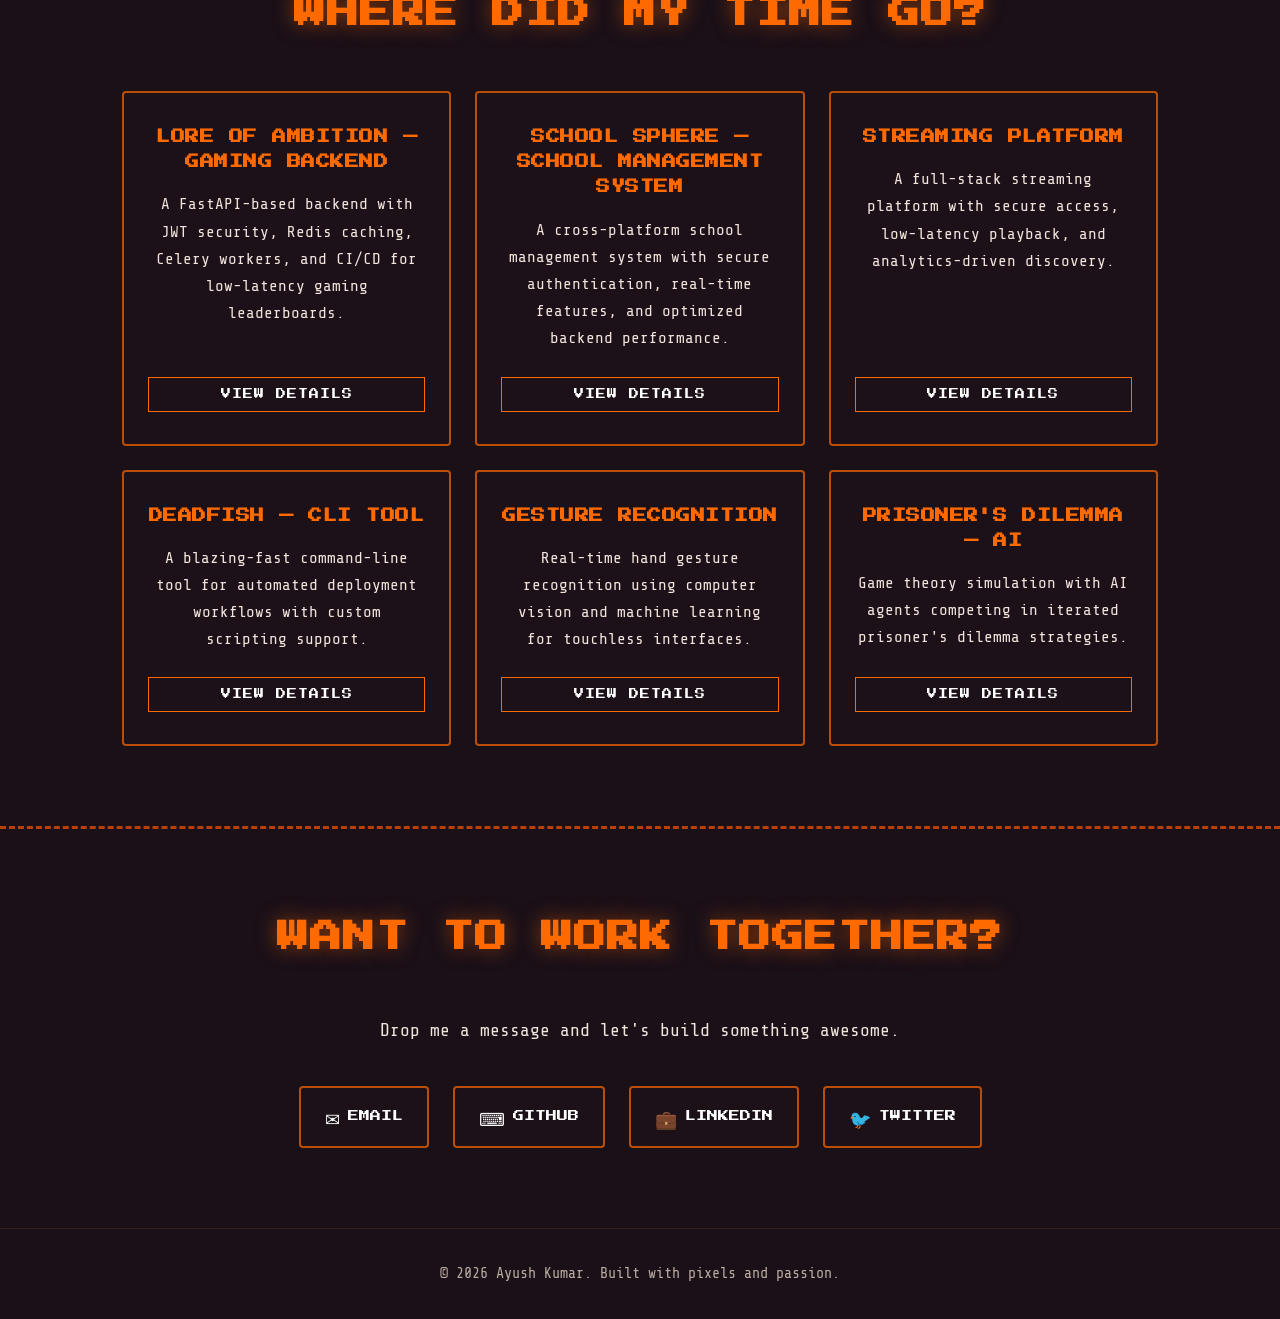
==== commit f511c5c6: "modified experrience" ====
--- a/index.html
+++ b/index.html
@@ -49,7 +49,7 @@
                 </p>
                 <p class="intro-cta-label">Don't Have Much Time?</p>
                 <div class="intro-buttons">
-                    <a href="#" class="btn btn-outline" id="resume-btn">VIEW RESUME</a>
+                    <a href="file:///C:/Users/ayush/Downloads/Jake_s_Resume__1_.pdf" target="_blank" class="btn btn-outline" id="resume-btn">VIEW RESUME</a>
                     <a href="#contact" class="btn btn-accent">HIRE ME</a>
                 </div>
             </div>
@@ -64,19 +64,19 @@
                 <div class="stats-grid">
                     <div class="stat-row">
                         <span class="stat-label">Total Experience</span>
-                        <span class="stat-value">27 <small>months</small></span>
+                        <span class="stat-value">6 <small>months</small></span>
                     </div>
                     <div class="stat-row">
                         <span class="stat-label">Projects</span>
-                        <span class="stat-value">7</span>
+                        <span class="stat-value">3</span>
                     </div>
                     <div class="stat-row">
                         <span class="stat-label">XP Earned</span>
-                        <span class="stat-value">2400</span>
+                        <span class="stat-value">550</span>
                     </div>
                     <div class="stat-row">
-                        <span class="stat-label">GitHub Stars</span>
-                        <span class="stat-value">120+</span>
+                        <span class="stat-label">GitHub Streak</span>
+                        <span class="stat-value">86</span>
                     </div>
                 </div>
             </div>
@@ -95,7 +95,7 @@
                     <strong>What I do?:</strong> Frontend that works, AI stuff, JavaScript + React + Next.js, and sometimes Flutter or websites—depends on mood.
                 </li>
                 <li>
-                    <strong>Prove Your Interest in Coding!:</strong> I build side projects about everything I learn and push them to GitHub. <a href="https://github.com" target="_blank" class="inline-link">Here</a>
+                    <strong>Prove Your Interest in Coding!:</strong> I build side projects about everything I learn and push them to GitHub. <a href="https://github.com/ayushkumar107" target="_blank" class="inline-link">Here</a>
                 </li>
                 <li>
                     <strong>My passions?:</strong> Creating things, solving problems, and chasing new ideas.
@@ -125,65 +125,42 @@
             <h2 class="section-title">THE GRIND SO FAR</h2>
             <div class="experience-timeline">
                 <!-- Experience 1 -->
-                <div class="timeline-node">
-                    <div class="timeline-connector">
-                        <div class="connector-dot"></div>
-                        <div class="connector-line"></div>
-                    </div>
-                    <div class="exp-card">
-                        <div class="exp-header">
-                            <div>
-                                <h3 class="exp-role">SWE INTERN</h3>
-                                <p class="exp-company">@ TechStartup.AI</p>
-                            </div>
-                            <span class="exp-date">MAR 2026 - PRESENT</span>
-                        </div>
-                        <ul class="exp-tasks">
-                            <li>Working with Infra (K8s, Containers, Terraform, GCP)</li>
-                            <li>Including full stack development with AI</li>
-                        </ul>
-                        <div class="exp-tags">
-                            <span class="exp-tag">PYTHON</span>
-                            <span class="exp-tag">COMMUNICATION SKILLS</span>
-                            <span class="exp-tag">DEVELOPMENT</span>
-                            <span class="exp-tag">LLMS</span>
-                            <span class="exp-tag">TERRAFORM</span>
-                            <span class="exp-tag">GCP</span>
-                            <span class="exp-tag">KUBERNETES</span>
-                        </div>
-                        <span class="exp-level">LEVEL 5</span>
-                    </div>
-                </div>
+        
 
                 <!-- Experience 2 -->
                 <div class="timeline-node">
-                    <div class="timeline-connector">
-                        <div class="connector-dot"></div>
-                        <div class="connector-line"></div>
-                    </div>
-                    <div class="exp-card">
-                        <div class="exp-header">
-                            <div>
-                                <h3 class="exp-role">TECHNICAL INTERN</h3>
-                                <p class="exp-company">@ WebAgency Inc.</p>
-                            </div>
-                            <span class="exp-date">JUL 2025 - FEB 2026</span>
-                        </div>
-                        <ul class="exp-tasks">
-                            <li>Built responsive frontends with React & Next.js</li>
-                            <li>Integrated REST APIs and optimized performance</li>
-                        </ul>
-                        <div class="exp-tags">
-                            <span class="exp-tag">REACT</span>
-                            <span class="exp-tag">NEXT.JS</span>
-                            <span class="exp-tag">JAVASCRIPT</span>
-                            <span class="exp-tag">CSS</span>
-                            <span class="exp-tag">GIT</span>
-                        </div>
-                        <span class="exp-level">LEVEL 3</span>
-                    </div>
-                </div>
-
+    <div class="timeline-connector">
+        <div class="connector-dot"></div>
+        <div class="connector-line"></div>
+    </div>
+
+    <div class="exp-card">
+        <div class="exp-header">
+            <div>
+                <h3 class="exp-role">OPEN SOURCE CONTRIBUTOR</h3>
+                <p class="exp-company">@ Elite Coders Community</p>
+            </div>
+
+            <span class="exp-date">DEC 2025 - FEB 2026</span>
+        </div>
+
+        <ul class="exp-tasks">
+            <li>Contributed to frontend and AI-based open-source projects</li>
+            <li>Improved UI components, fixed bugs, and optimized responsiveness</li>
+            <li>Collaborated using Git, GitHub, pull requests, and issue tracking</li>
+        </ul>
+
+        <div class="exp-tags">
+            <span class="exp-tag">GITHUB</span>
+            <span class="exp-tag">OPEN SOURCE</span>
+            <span class="exp-tag">REACT</span>
+            <span class="exp-tag">JAVASCRIPT</span>
+            <span class="exp-tag">GIT</span>
+        </div>
+
+        <span class="exp-level">LEVEL 3</span>
+    </div>
+</div>
                 <!-- Experience 3 -->
                 <div class="timeline-node">
                     <div class="timeline-connector">
@@ -195,7 +172,7 @@
                                 <h3 class="exp-role">FREELANCE DEVELOPER</h3>
                                 <p class="exp-company">@ Self</p>
                             </div>
-                            <span class="exp-date">JAN 2025 - JUN 2025</span>
+                            <span class="exp-date">JAN 2025 - PRESENT</span>
                         </div>
                         <ul class="exp-tasks">
                             <li>Designed and developed portfolio websites for clients</li>
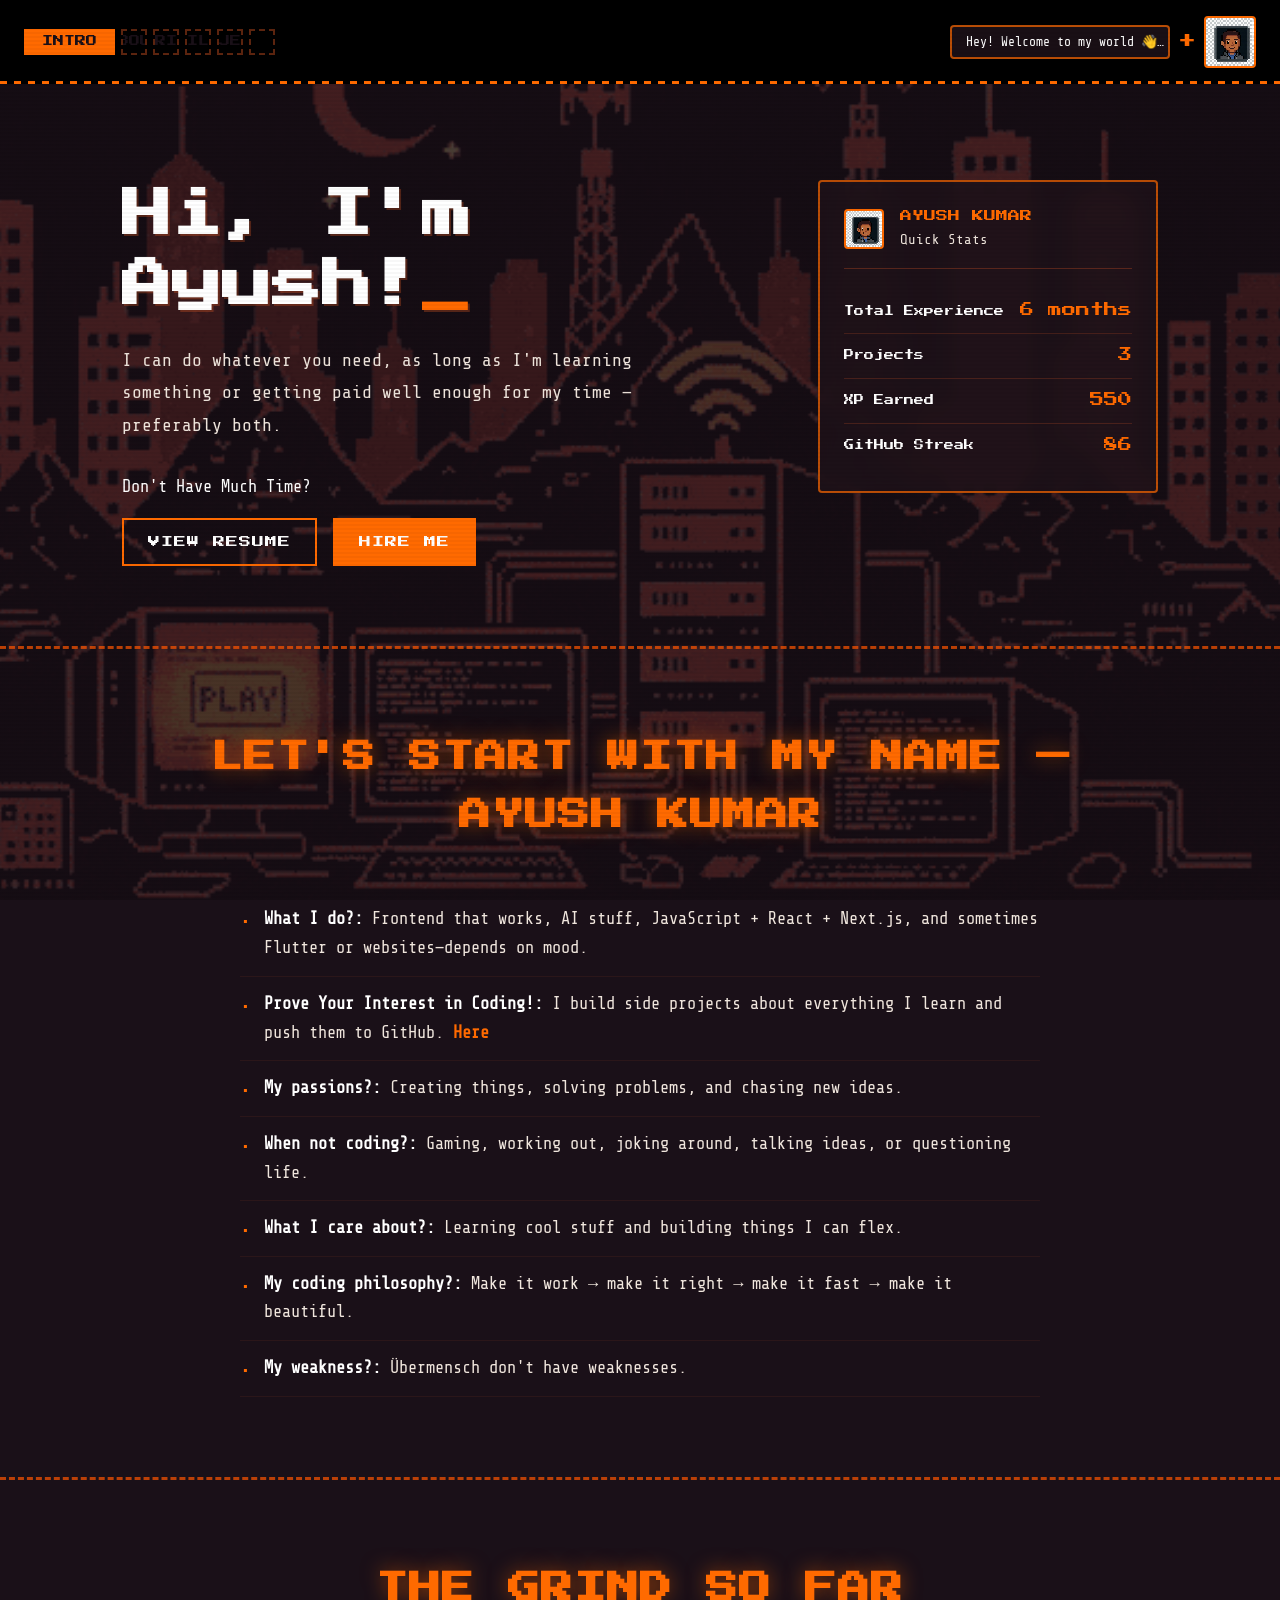
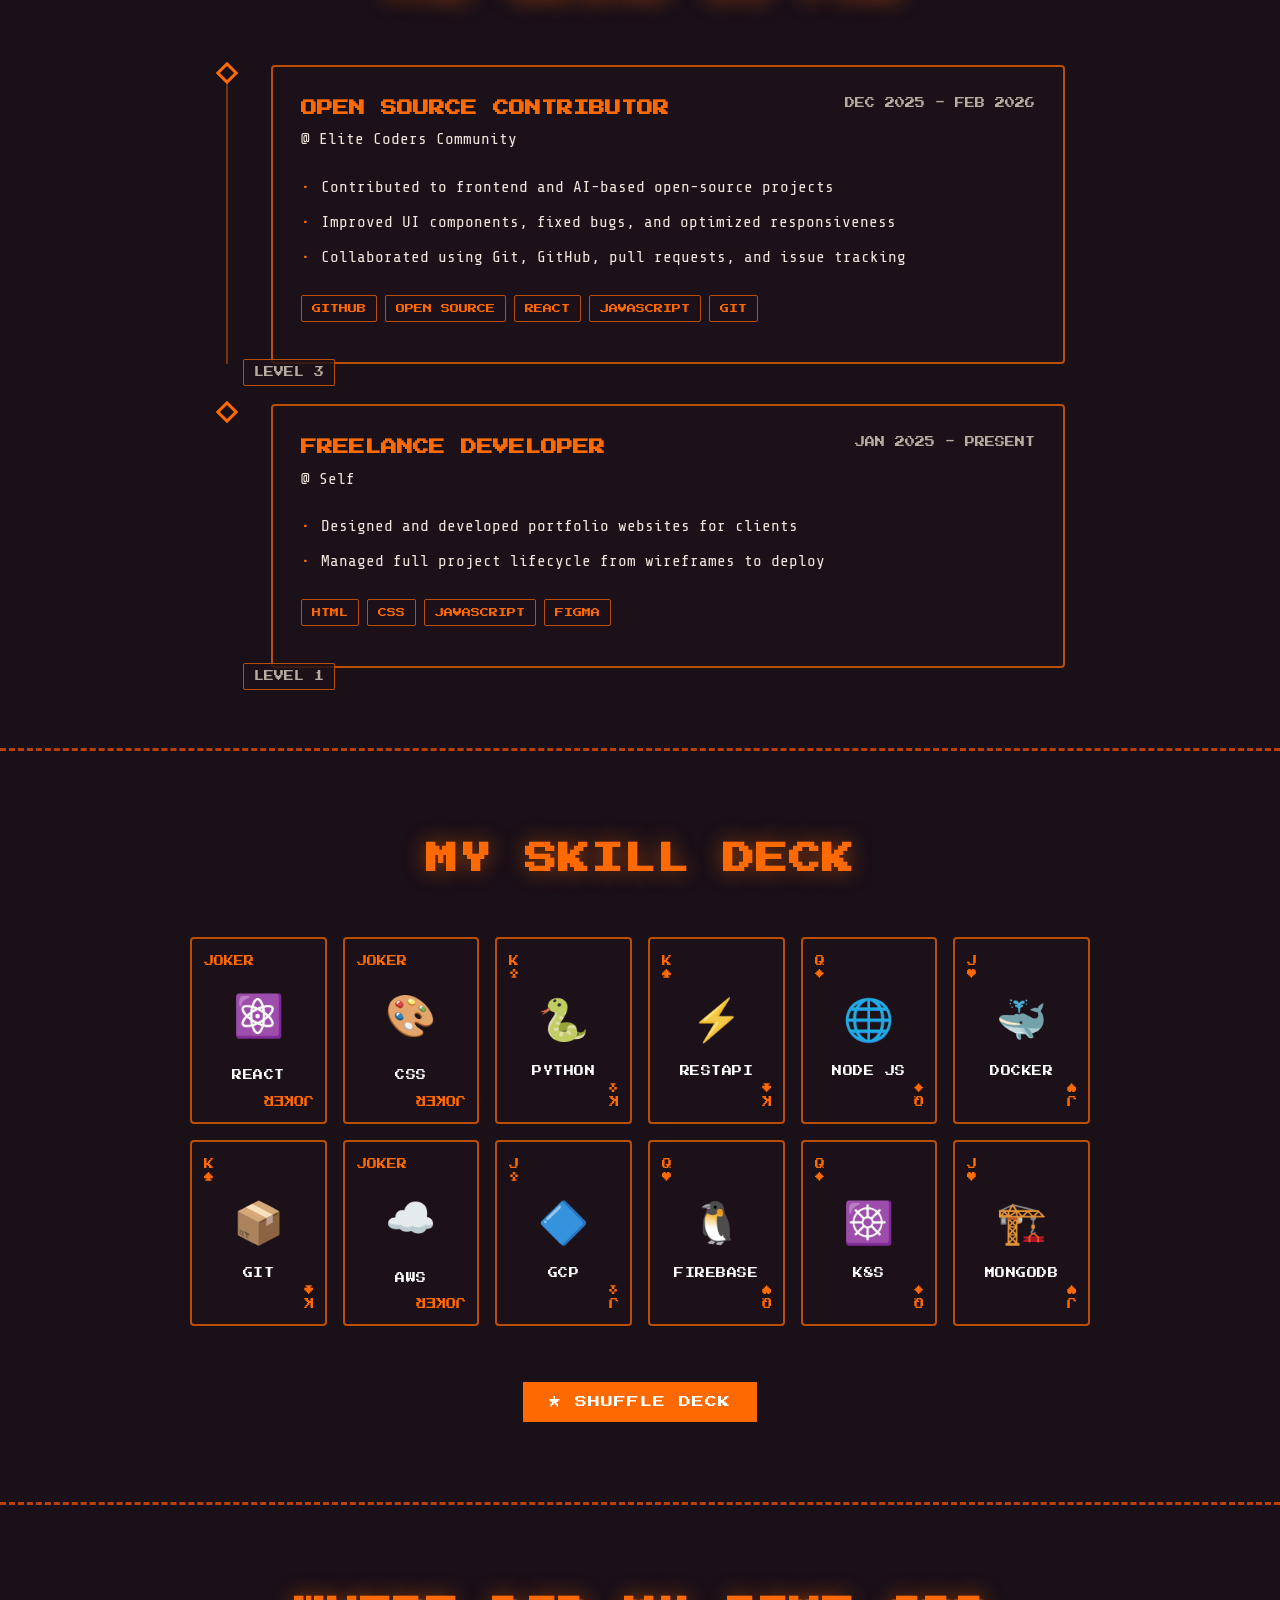
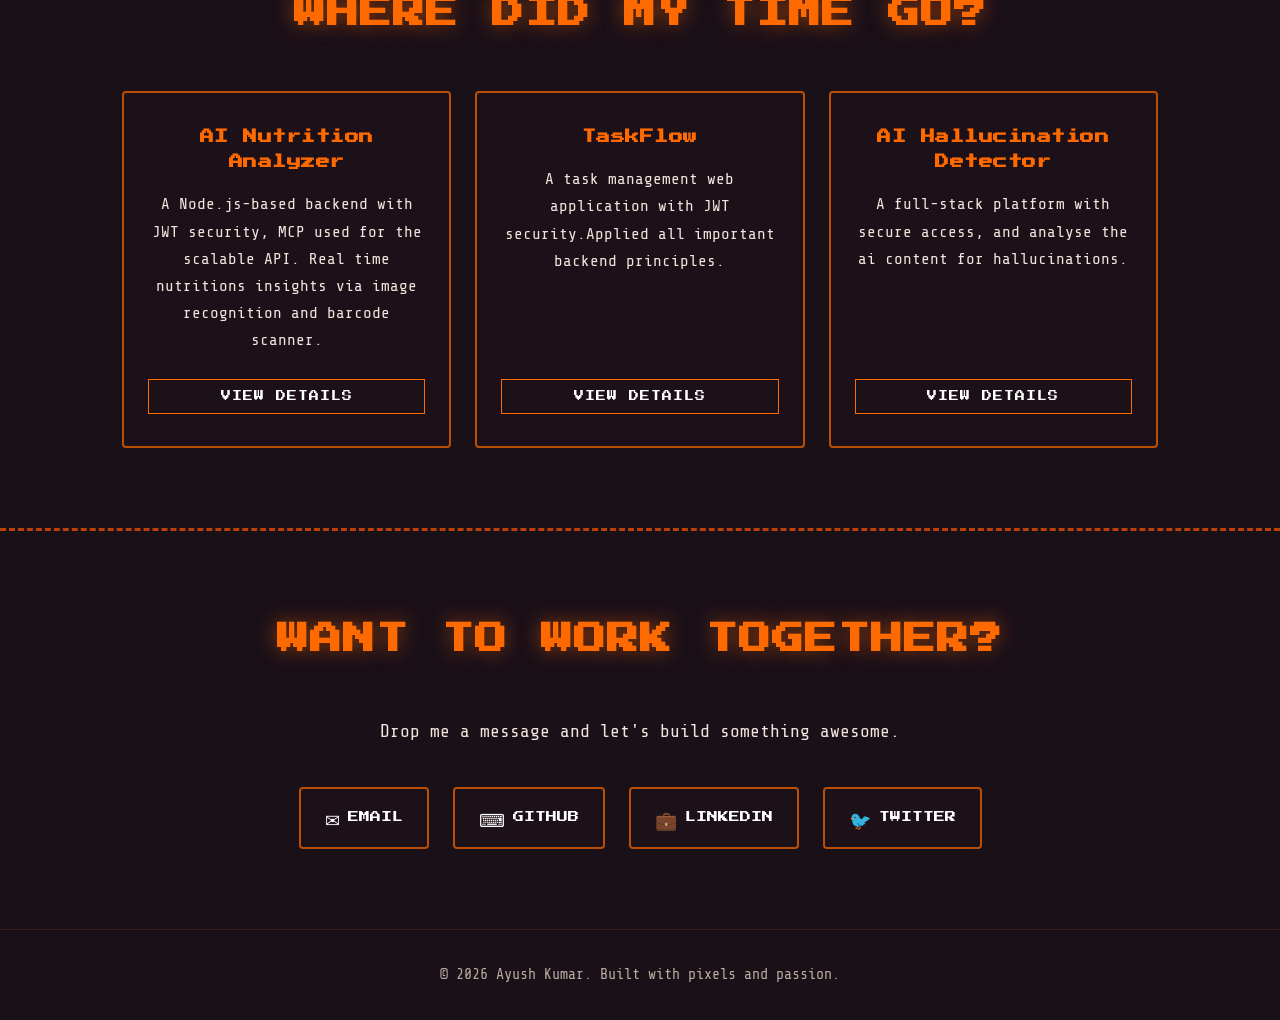
==== commit 5981eb29: "changed the projects sections:" ====
--- a/index.html
+++ b/index.html
@@ -291,40 +291,28 @@
             <div class="projects-grid">
                 <!-- Project 1 -->
                 <article class="project-card" id="project-1">
-                    <h3 class="project-name">LORE OF AMBITION — GAMING BACKEND</h3>
-                    <p class="project-desc">A FastAPI-based backend with JWT security, Redis caching, Celery workers, and CI/CD for low-latency gaming leaderboards.</p>
+                    <h3 class="project-name">AI Nutrition Analyzer</h3>
+                    <p class="project-desc">A Node.js-based backend with JWT security, MCP used for the scalable API. Real time nutritions insights via image recognition and barcode scanner.</p>
                     <a href="#" class="btn btn-sm">VIEW DETAILS</a>
                 </article>
                 <!-- Project 2 -->
                 <article class="project-card" id="project-2">
-                    <h3 class="project-name">SCHOOL SPHERE — SCHOOL MANAGEMENT SYSTEM</h3>
-                    <p class="project-desc">A cross-platform school management system with secure authentication, real-time features, and optimized backend performance.</p>
+                    <h3 class="project-name">TaskFlow</h3>
+                    <p class="project-desc">A task management web application with JWT security.Applied all important backend principles.</p>
                     <a href="#" class="btn btn-sm">VIEW DETAILS</a>
                 </article>
                 <!-- Project 3 -->
                 <article class="project-card" id="project-3">
-                    <h3 class="project-name">STREAMING PLATFORM</h3>
-                    <p class="project-desc">A full-stack streaming platform with secure access, low-latency playback, and analytics-driven discovery.</p>
+                    <h3 class="project-name">AI Hallucination Detector</h3>
+                    <p class="project-desc">A full-stack platform with secure access, and analyse the ai content for hallucinations.</p>
                     <a href="#" class="btn btn-sm">VIEW DETAILS</a>
                 </article>
                 <!-- Project 4 -->
-                <article class="project-card" id="project-4">
-                    <h3 class="project-name">DEADFISH — CLI TOOL</h3>
-                    <p class="project-desc">A blazing-fast command-line tool for automated deployment workflows with custom scripting support.</p>
-                    <a href="#" class="btn btn-sm">VIEW DETAILS</a>
-                </article>
+               
                 <!-- Project 5 -->
-                <article class="project-card" id="project-5">
-                    <h3 class="project-name">GESTURE RECOGNITION</h3>
-                    <p class="project-desc">Real-time hand gesture recognition using computer vision and machine learning for touchless interfaces.</p>
-                    <a href="#" class="btn btn-sm">VIEW DETAILS</a>
-                </article>
+                
                 <!-- Project 6 -->
-                <article class="project-card" id="project-6">
-                    <h3 class="project-name">PRISONER'S DILEMMA — AI</h3>
-                    <p class="project-desc">Game theory simulation with AI agents competing in iterated prisoner's dilemma strategies.</p>
-                    <a href="#" class="btn btn-sm">VIEW DETAILS</a>
-                </article>
+               
             </div>
         </div>
     </section>
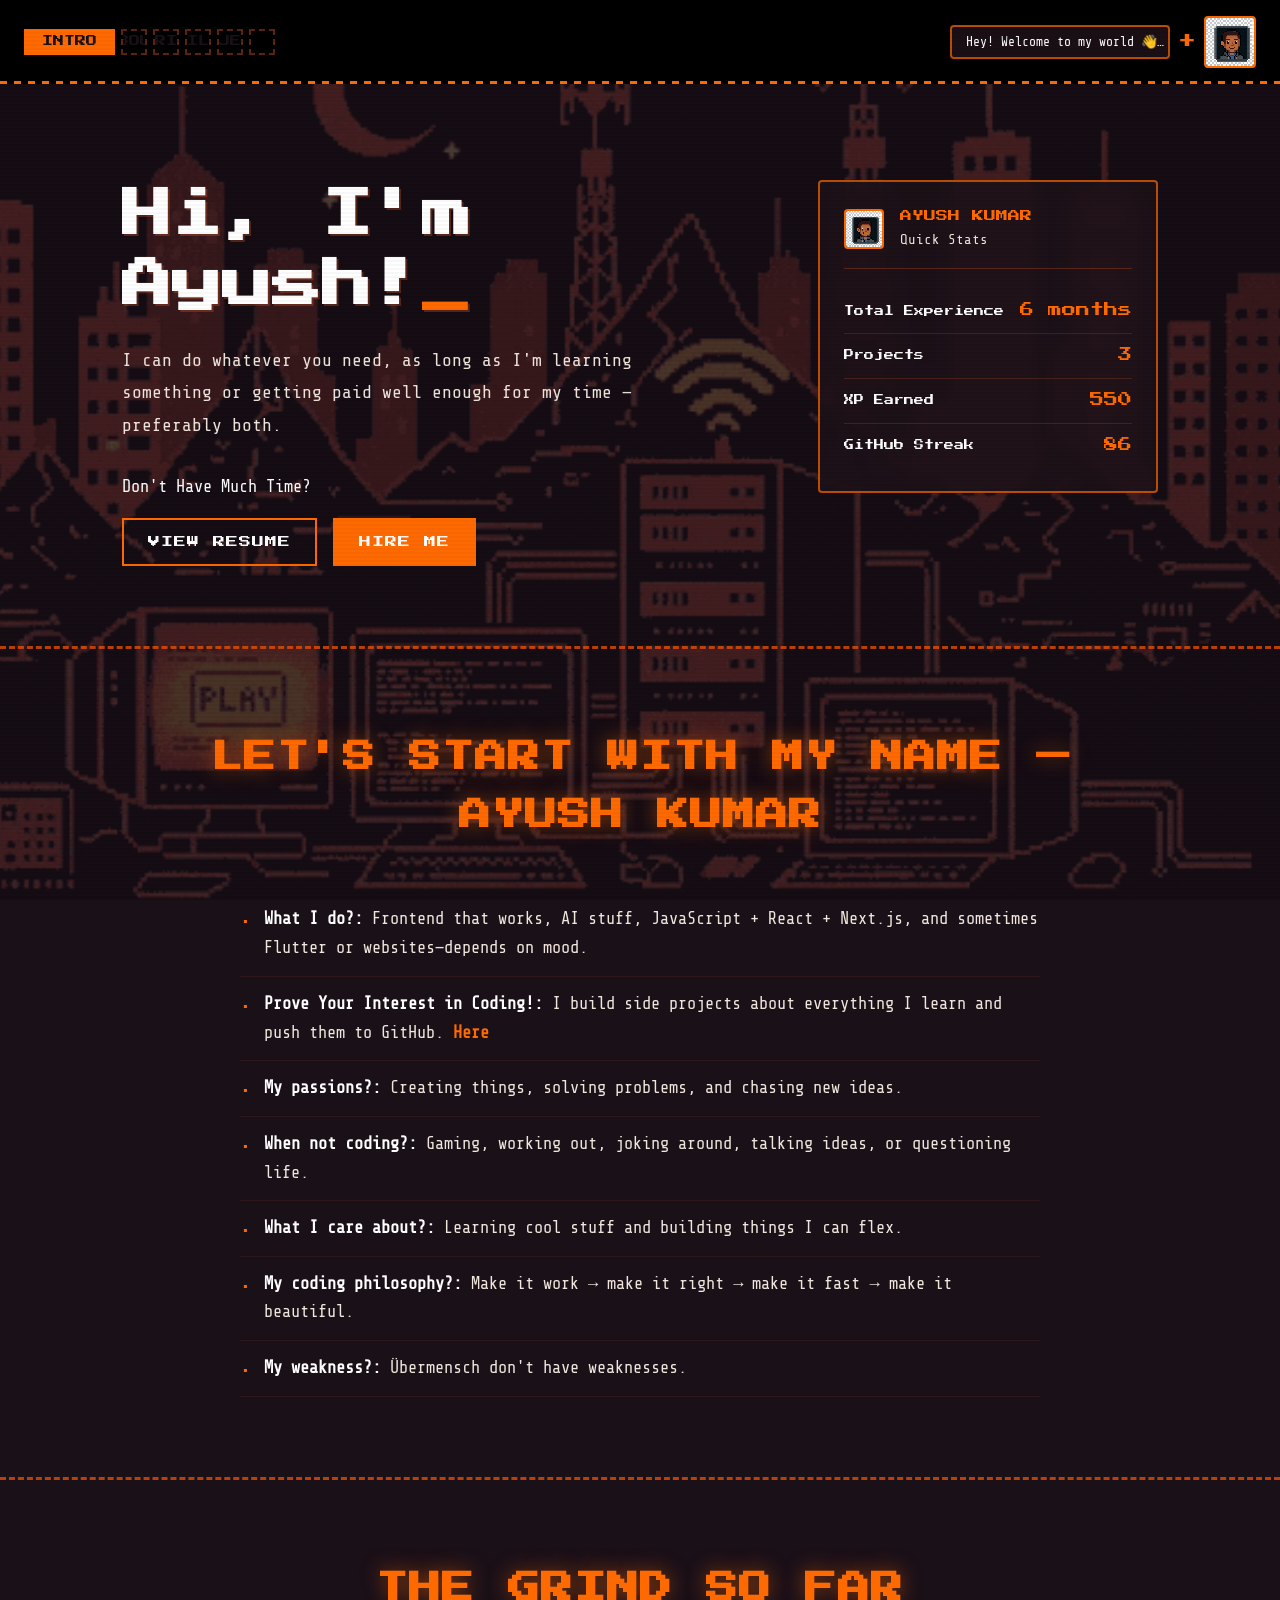
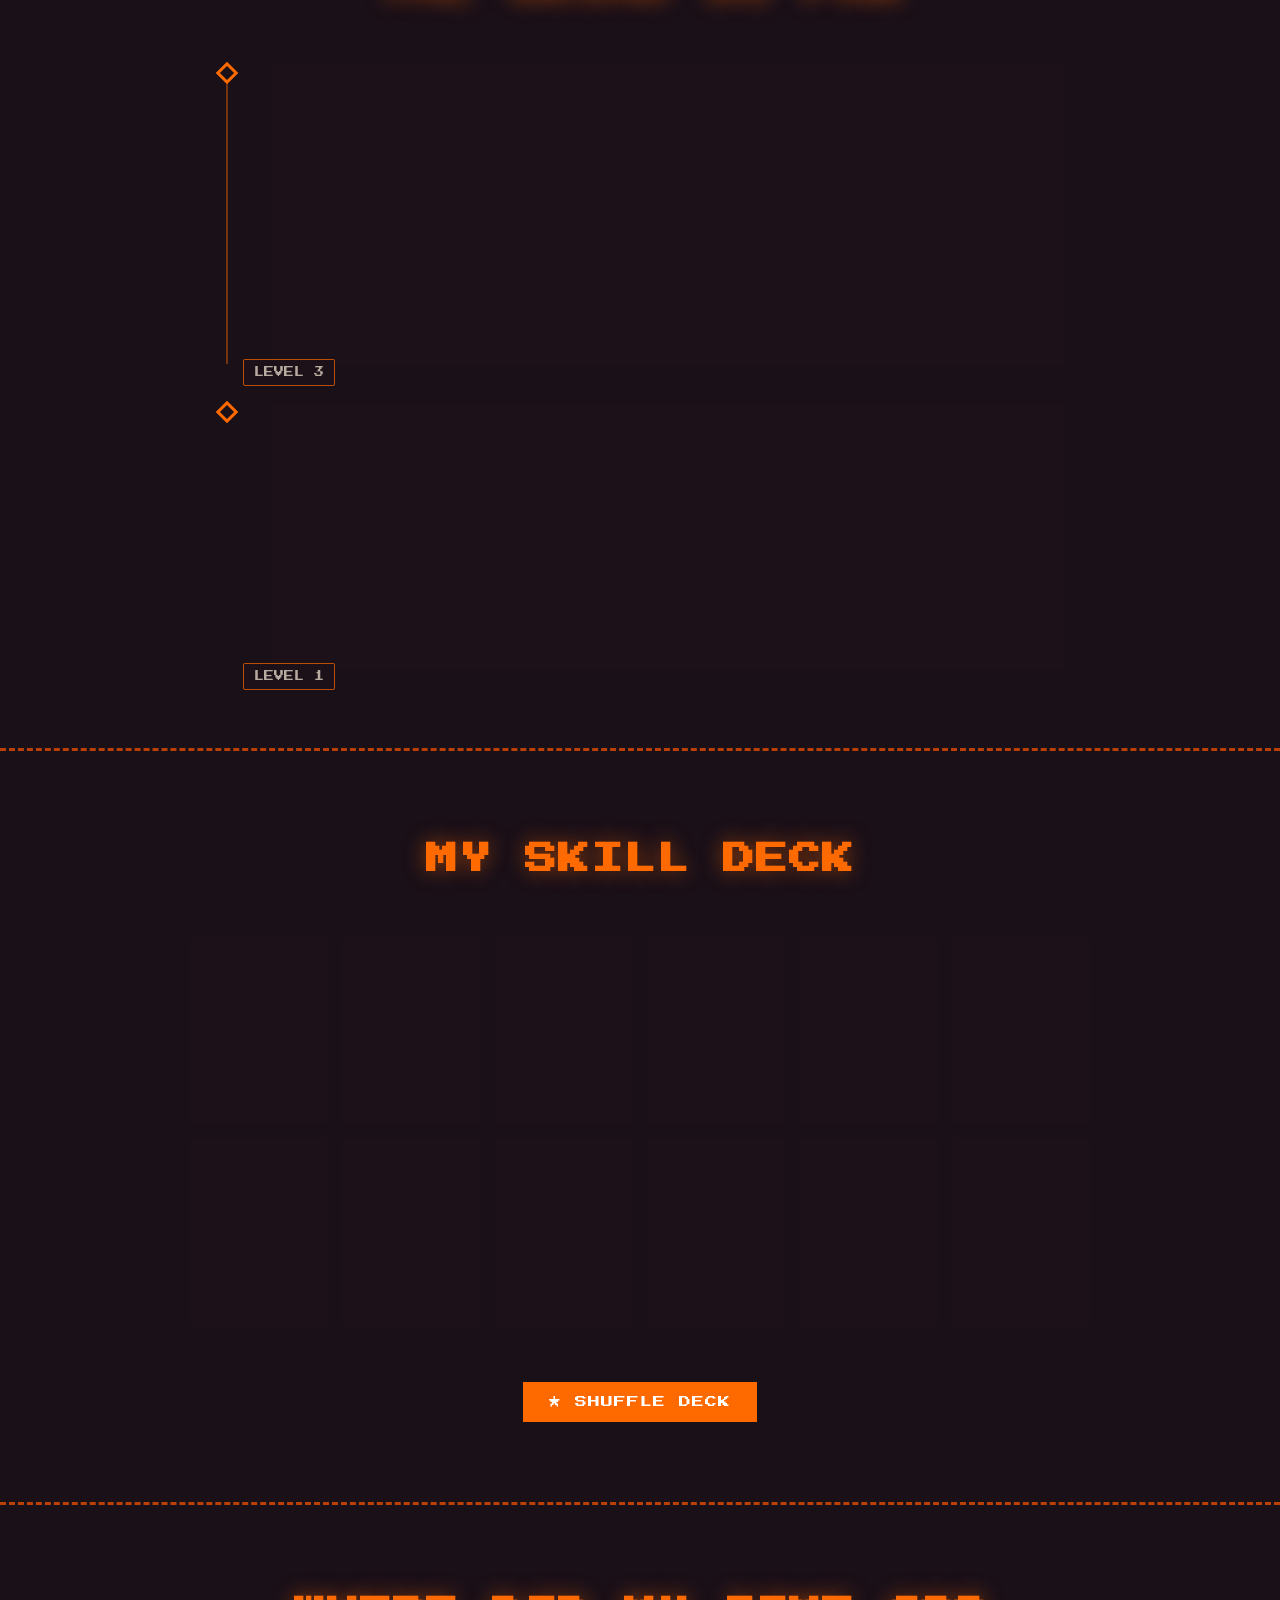
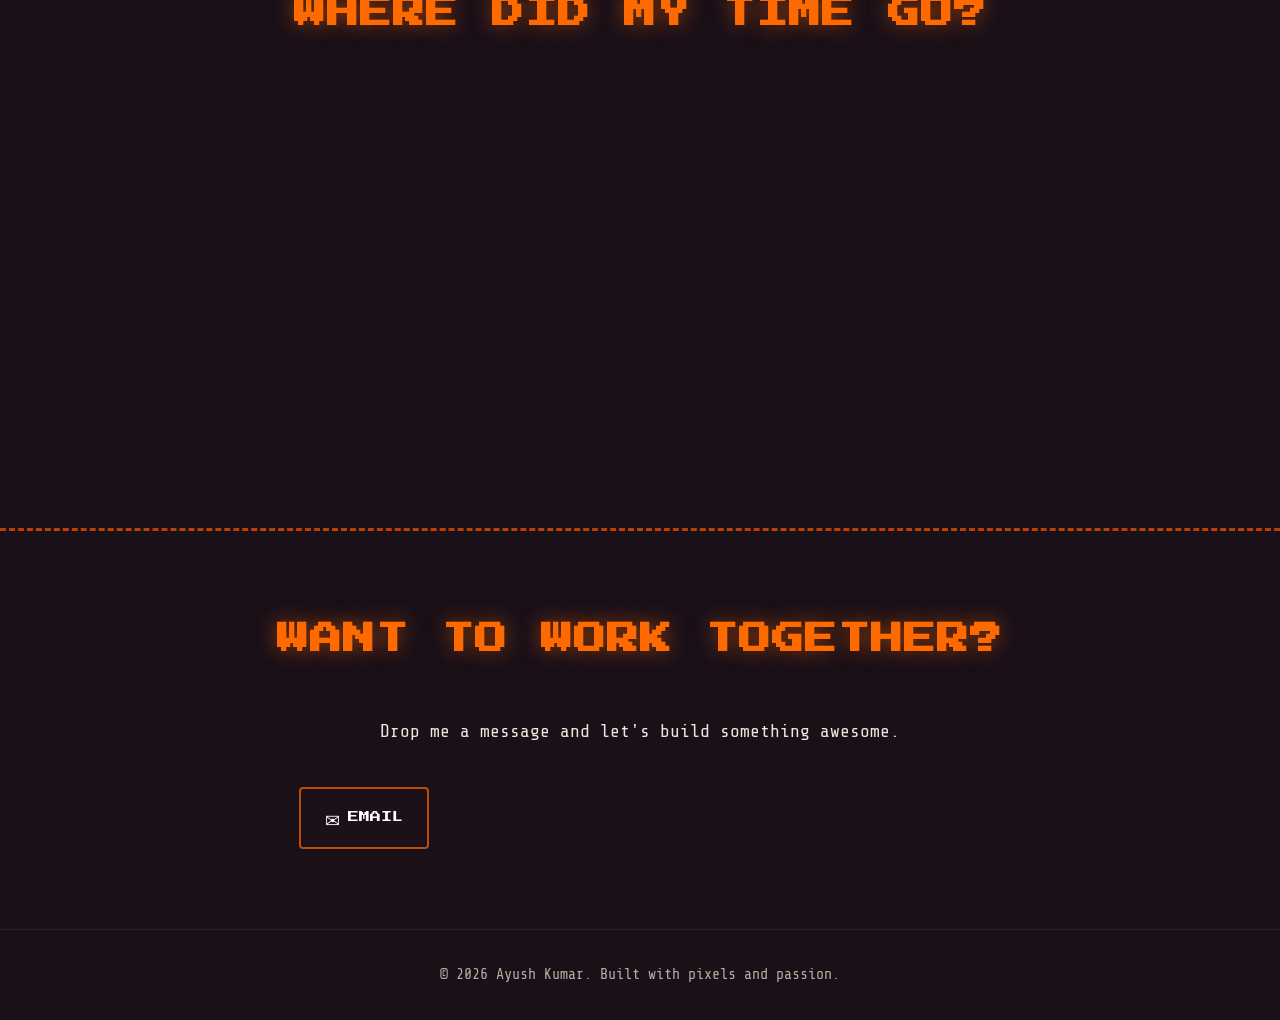
==== commit ddbb8b6e: "resume added" ====
--- a/index.html
+++ b/index.html
@@ -49,7 +49,7 @@
                 </p>
                 <p class="intro-cta-label">Don't Have Much Time?</p>
                 <div class="intro-buttons">
-                    <a href="file:///C:/Users/ayush/Downloads/Jake_s_Resume__1_.pdf" target="_blank" class="btn btn-outline" id="resume-btn">VIEW RESUME</a>
+                    <a href="Ayush_resume (1) (1).pdf" target="_blank" class="btn btn-outline" id="resume-btn">VIEW RESUME</a>
                     <a href="#contact" class="btn btn-accent">HIRE ME</a>
                 </div>
             </div>
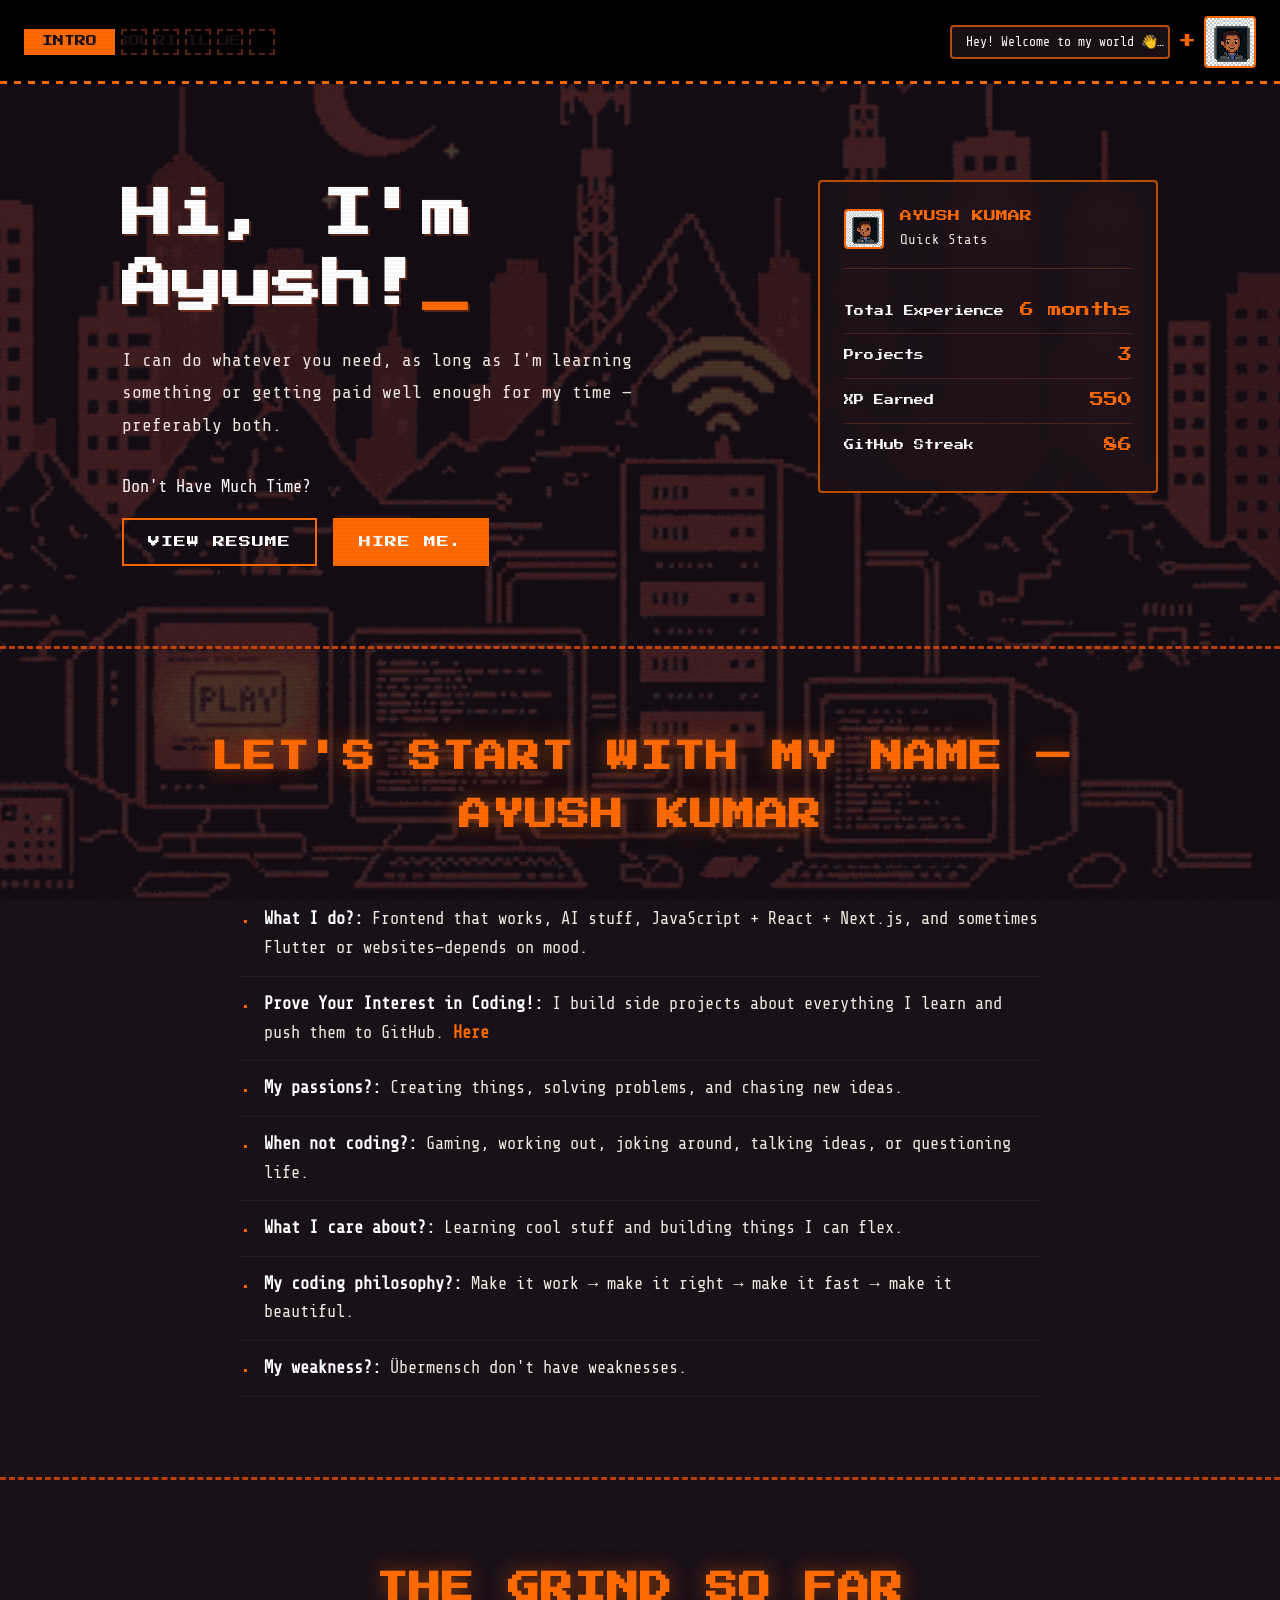
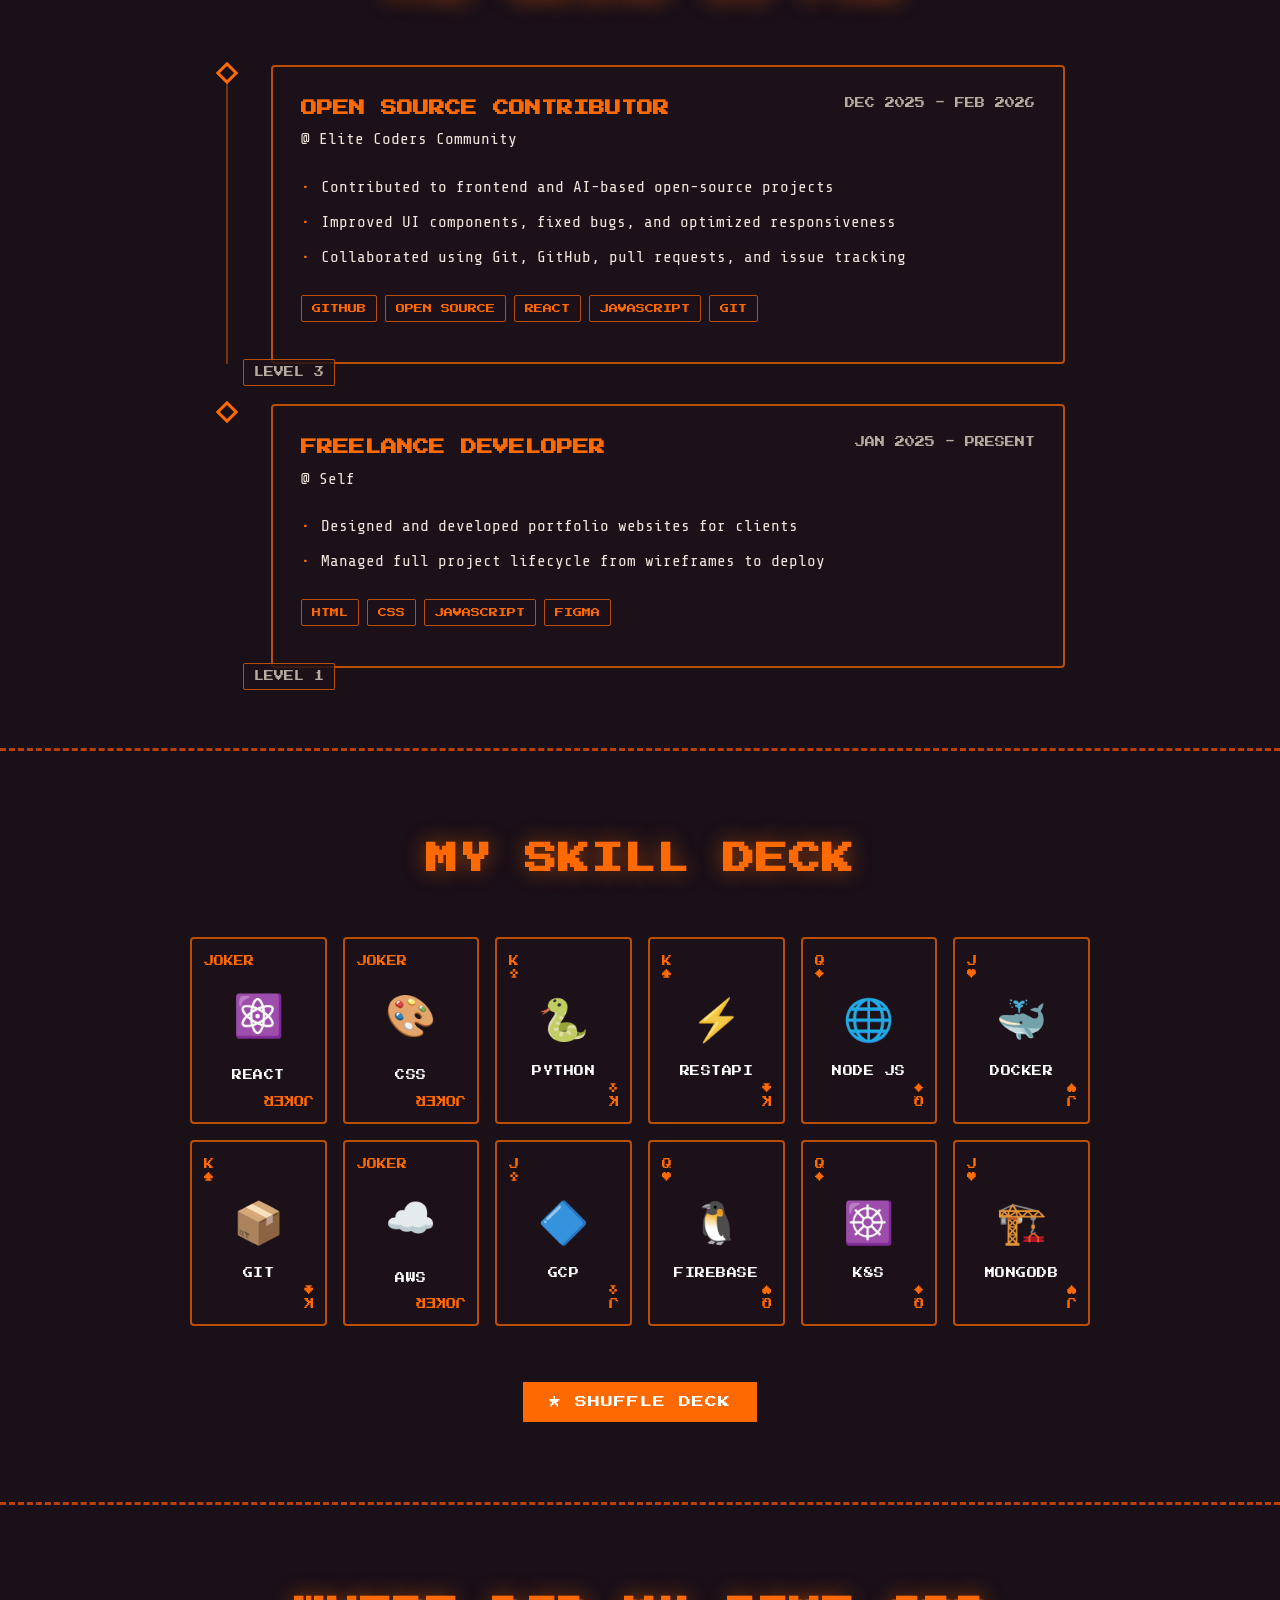
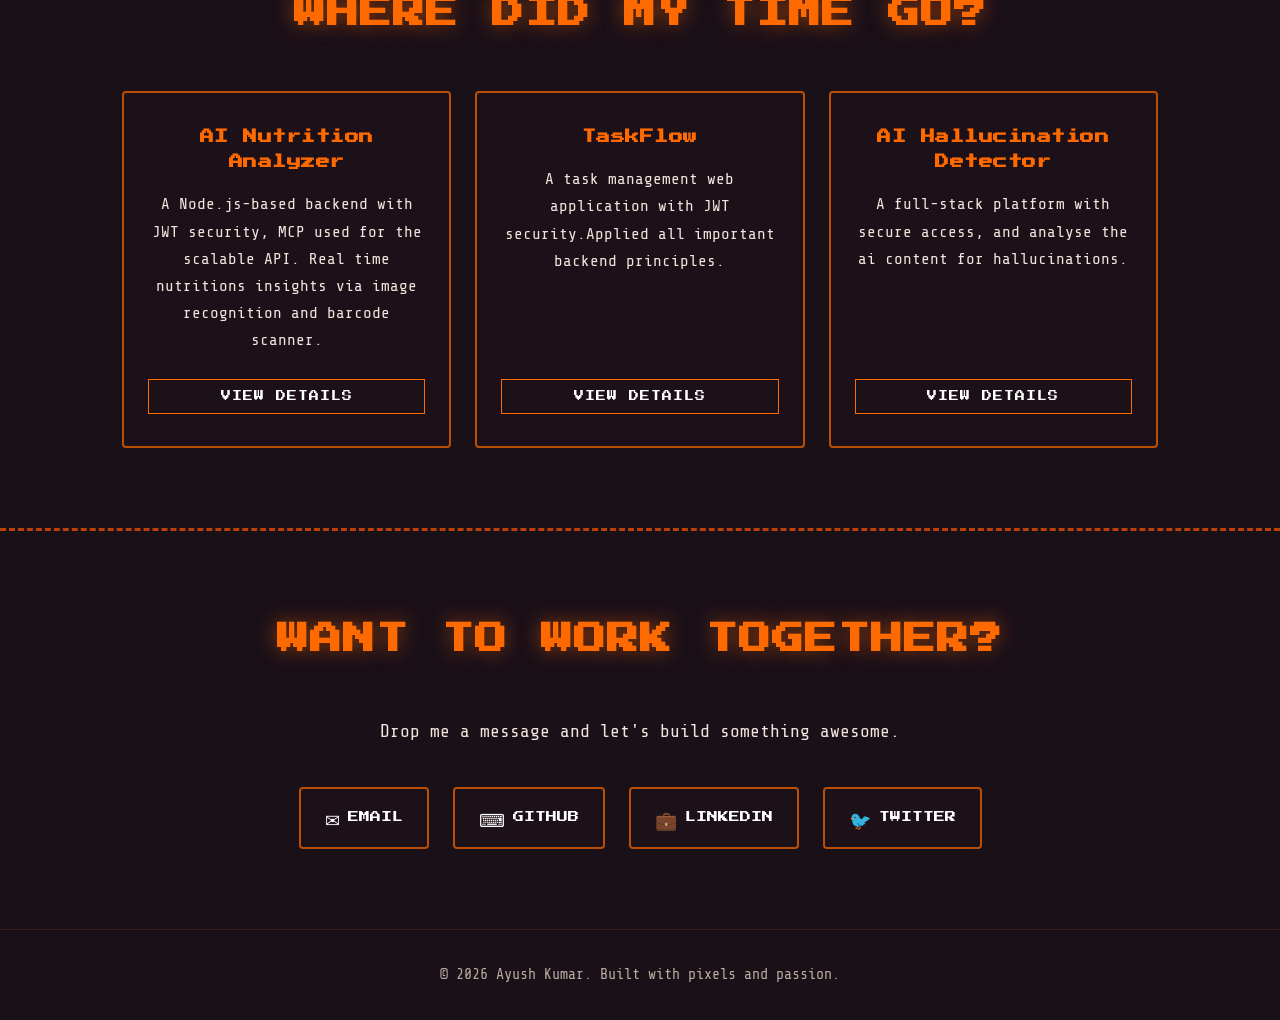
==== commit ff2b16c6: "changed" ====
--- a/index.html
+++ b/index.html
@@ -50,7 +50,7 @@
                 <p class="intro-cta-label">Don't Have Much Time?</p>
                 <div class="intro-buttons">
                     <a href="Ayush_resume (1) (1).pdf" target="_blank" class="btn btn-outline" id="resume-btn">VIEW RESUME</a>
-                    <a href="#contact" class="btn btn-accent">HIRE ME</a>
+                    <a href="#contact" class="btn btn-accent">HIRE ME.</a>
                 </div>
             </div>
             <div class="stats-card">
